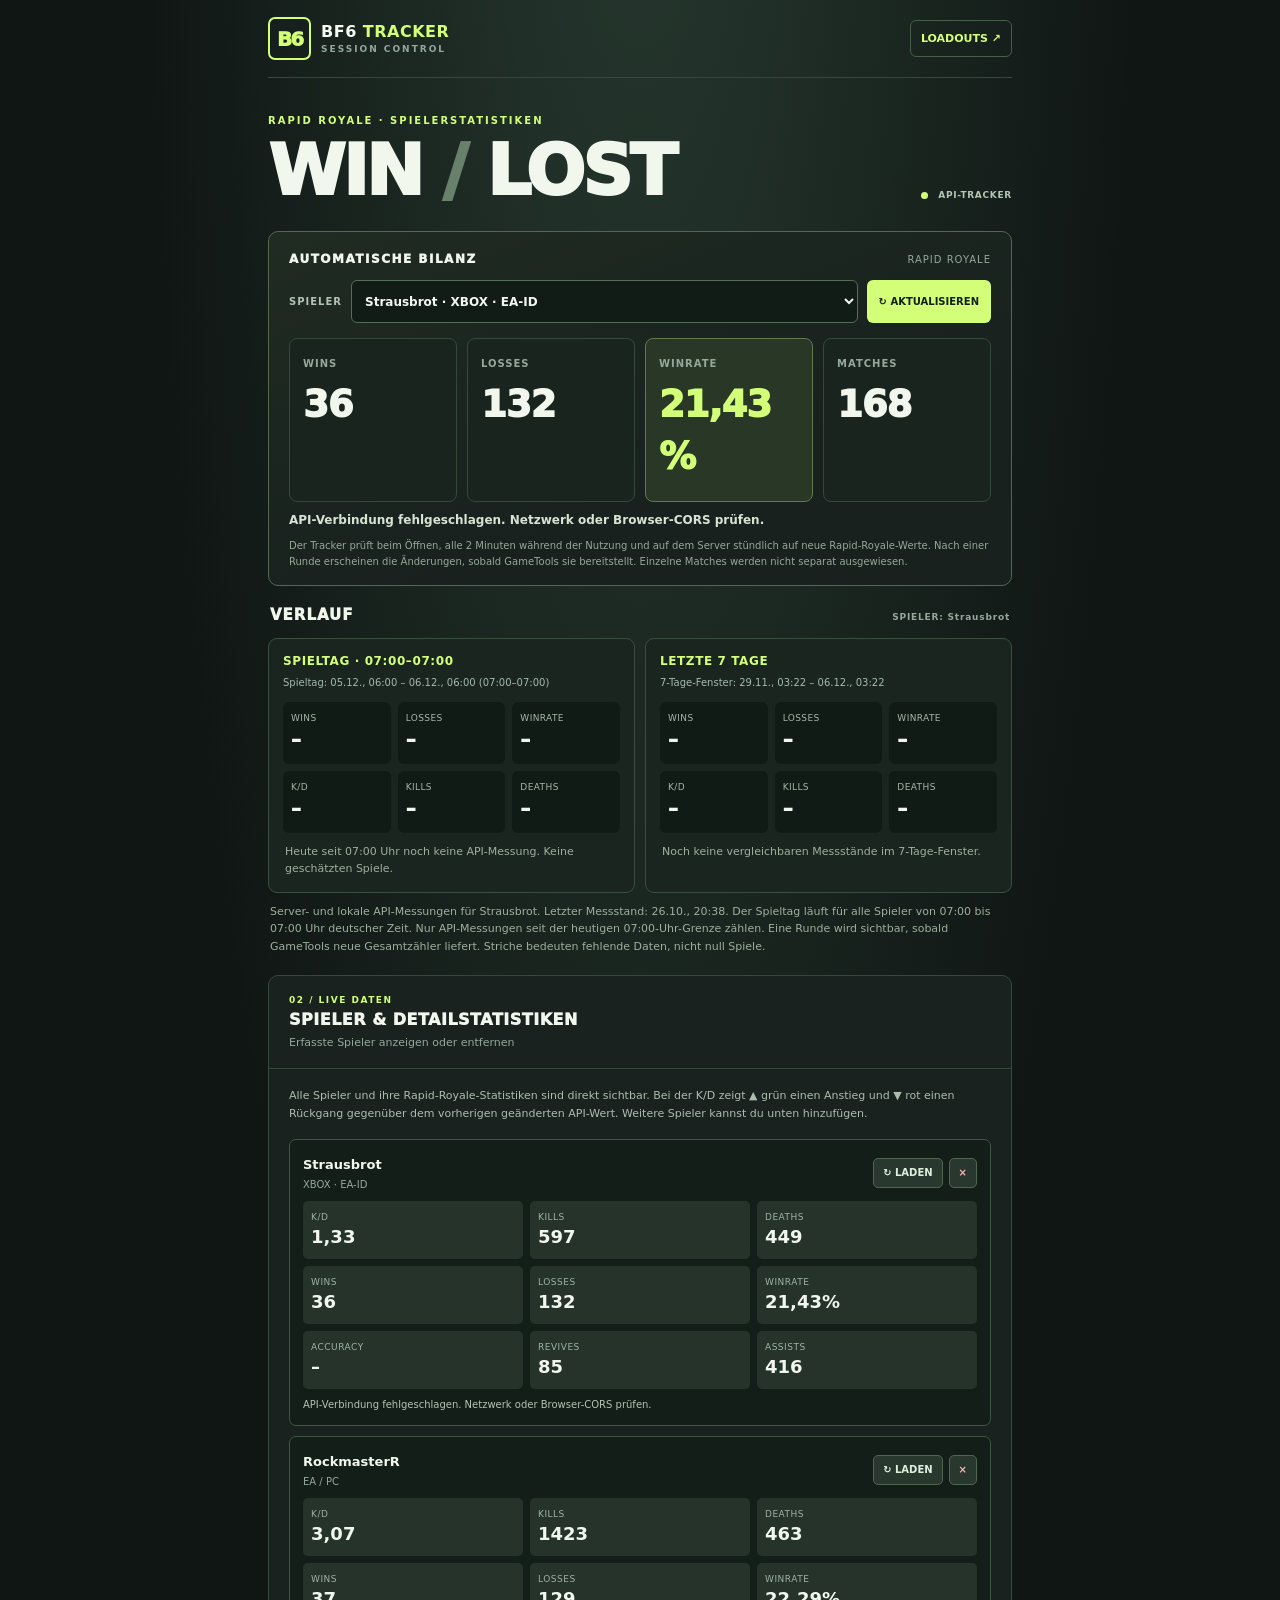
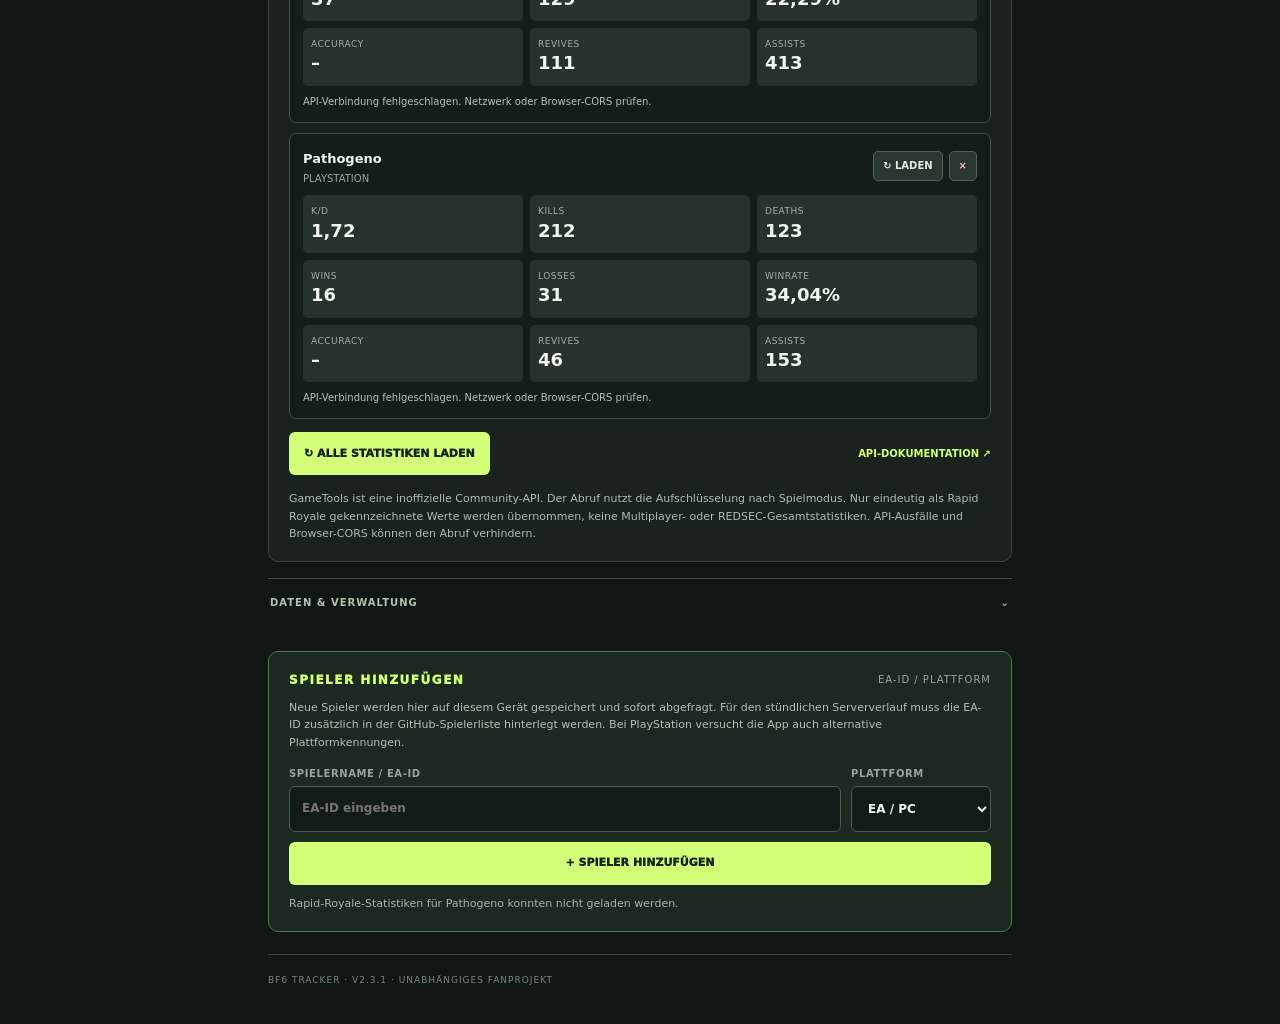
==== tracker.html @ fd3073c0 "fix: solid green up and red down K/D triangles v2.3.1" ====
<!doctype html>
<html lang="de">
<head>
<meta charset="utf-8">
<meta name="viewport" content="width=device-width,initial-scale=1,viewport-fit=cover">
<meta name="theme-color" content="#101614">
<meta name="description" content="Automatische Battlefield 6 Rapid-Royale-Statistiken mit 24-Stunden- und 7-Tage-Verlauf.">
<meta name="apple-mobile-web-app-capable" content="yes">
<title>BF6 | WIN / LOST</title>
<link rel="icon" type="image/svg+xml" href="./icons/icon.svg">
<link rel="stylesheet" href="./tracker.css?v=2.3.1">
<script src="./tracker.js?v=2.3.1" defer></script>
</head>
<body>
<div class="tracker-shell">
<header class="tracker-top">
  <a class="tracker-brand" href="./index.html"><span class="brand-mark">B6</span><span>BF6 <strong>TRACKER</strong><small>SESSION CONTROL</small></span></a>
  <a class="nav-back" href="./index.html">LOADOUTS ↗</a>
</header>
<main>
  <div class="intro"><div><span class="eyebrow">RAPID ROYALE · SPIELERSTATISTIKEN</span><h1>WIN <span>/</span> LOST</h1></div><span class="live-label"><i></i> API-TRACKER</span></div>
  <section class="panel auto-panel" aria-labelledby="auto-heading">
    <div class="section-line"><h2 id="auto-heading">AUTOMATISCHE BILANZ</h2><span>RAPID ROYALE</span></div>
    <div class="auto-select-row">
      <label for="tracked-player">SPIELER</label>
      <select id="tracked-player" aria-label="Spieler für die automatische Bilanz"><option value="">EA-ID hinzufügen</option></select>
      <button type="button" id="refresh-tracked" class="auto-refresh" disabled>↻ AKTUALISIEREN</button>
    </div>
    <div class="numbers auto-numbers" aria-label="Automatische Rapid-Royale-Statistiken">
      <div class="number"><span>WINS</span><strong id="auto-wins">–</strong></div>
      <div class="number"><span>LOSSES</span><strong id="auto-losses">–</strong></div>
      <div class="number featured"><span>WINRATE</span><strong id="auto-winrate">–</strong></div>
      <div class="number"><span>MATCHES</span><strong id="auto-matches">–</strong></div>
    </div>
    <p class="auto-status" id="auto-status" role="status" aria-live="polite">Noch keine Spielerstatistik geladen. EA-ID unten hinzufügen.</p>
    <p class="auto-note">Der Tracker prüft beim Öffnen, alle 2 Minuten während der Nutzung und auf dem Server stündlich auf neue Rapid-Royale-Werte. Nach einer Runde erscheinen die Änderungen, sobald GameTools sie bereitstellt. Einzelne Matches werden nicht separat ausgewiesen.</p>
  </section>
  <section class="period-overview" aria-labelledby="period-heading">
    <div class="period-header"><h2 id="period-heading">VERLAUF</h2><small id="period-player">SPIELER AUSWÄHLEN</small></div>
    <div class="period-grid">
      <article class="period-card">
        <div class="period-heading"><strong id="day-title">SPIELTAG · 07:00–07:00</strong><span id="day-window">Noch keine Vergleichsdaten</span></div>
        <div class="period-kpis">
          <div><small>WINS</small><strong id="day-wins">–</strong></div>
          <div><small>LOSSES</small><strong id="day-losses">–</strong></div>
          <div><small>WINRATE</small><strong id="day-winrate">–</strong></div>
          <div><small>K/D</small><strong id="day-kd">–</strong></div>
          <div><small>KILLS</small><strong id="day-kills">–</strong></div>
          <div><small>DEATHS</small><strong id="day-deaths">–</strong></div>
        </div>
        <p id="day-coverage" class="period-note">Der Spieltag startet täglich um 07:00 Uhr deutscher Zeit. Verglichen werden nur ab dann gemessene API-Werte.</p>
      </article>
      <article class="period-card">
        <div class="period-heading"><strong>LETZTE 7 TAGE</strong><span id="week-window">Noch keine Vergleichsdaten</span></div>
        <div class="period-kpis">
          <div><small>WINS</small><strong id="week-wins">–</strong></div>
          <div><small>LOSSES</small><strong id="week-losses">–</strong></div>
          <div><small>WINRATE</small><strong id="week-winrate">–</strong></div>
          <div><small>K/D</small><strong id="week-kd">–</strong></div>
          <div><small>KILLS</small><strong id="week-kills">–</strong></div>
          <div><small>DEATHS</small><strong id="week-deaths">–</strong></div>
        </div>
        <p id="week-coverage" class="period-note">Die Wochenansicht hat einen eigenen Zeitraum.</p>
      </article>
    </div>

    <p class="period-note" id="period-note">Alle Spieler haben denselben Statistiktag von 07:00 bis 07:00 Uhr (Europe/Berlin). Nur echte Messungen im jeweiligen Spieltag zählen.</p>
  </section>
  <section class="panel api-panel" id="api-panel" aria-labelledby="api-heading">
    <div class="api-header"><span><small>02 / LIVE DATEN</small><h2 id="api-heading">SPIELER & DETAILSTATISTIKEN</h2><em>Erfasste Spieler anzeigen oder entfernen</em></span></div>
    <div class="api-body">
      <p class="api-explainer">Alle Spieler und ihre Rapid-Royale-Statistiken sind direkt sichtbar. Bei der K/D zeigt ▲ grün einen Anstieg und ▼ rot einen Rückgang gegenüber dem vorherigen geänderten API-Wert. Weitere Spieler kannst du unten hinzufügen.</p>


      <div id="player-list" class="player-list"></div>
      <div class="api-bottom"><button type="button" class="refresh-button" id="refresh-all" disabled>↻ ALLE STATISTIKEN LADEN</button><a href="https://api.gametools.network/docs" target="_blank" rel="noopener noreferrer">API-DOKUMENTATION ↗</a></div>
      <p class="api-disclaimer">GameTools ist eine inoffizielle Community-API. Der Abruf nutzt die Aufschlüsselung nach Spielmodus. Nur eindeutig als Rapid Royale gekennzeichnete Werte werden übernommen, keine Multiplayer- oder REDSEC-Gesamtstatistiken. API-Ausfälle und Browser-CORS können den Abruf verhindern.</p>
    </div>
  </section>
  <details class="settings"><summary>DATEN & VERWALTUNG <span>⌄</span></summary><div class="settings-body"><p>Die stündliche gemeinsame Historie steht als JSON im öffentlichen GitHub-Repository. Bisherige lokale Daten bleiben erhalten. Die API liefert keine rückwirkenden täglichen persönlichen Statistiken.</p></div></details>
  <section class="panel add-player-panel" aria-labelledby="add-player-heading">
    <div class="section-line"><h2 id="add-player-heading">SPIELER HINZUFÜGEN</h2><span>EA-ID / PLATTFORM</span></div>
    <p class="add-player-explainer">Neue Spieler werden hier auf diesem Gerät gespeichert und sofort abgefragt. Für den stündlichen Serververlauf muss die EA-ID zusätzlich in der GitHub-Spielerliste hinterlegt werden. Bei PlayStation versucht die App auch alternative Plattformkennungen.</p>
      <form id="player-form" class="player-form">
        <label>SPIELERNAME / EA-ID<input id="player-name" autocomplete="off" maxlength="60" placeholder="EA-ID eingeben" required></label>
        <label>PLATTFORM<select id="player-platform"><option value="ea">EA / PC</option><option value="xbox">XBOX</option><option value="psn">PLAYSTATION</option><option value="steam">STEAM</option></select></label>
        <button type="submit">+ SPIELER HINZUFÜGEN</button>
      </form>
      <div id="api-feedback" role="status" aria-live="polite" class="api-feedback">Noch keine Spieler hinterlegt.</div>
  </section>
</main>
<footer>BF6 TRACKER · V2.3.1 · UNABHÄNGIGES FANPROJEKT</footer>
</div>
</body>
</html>
---- tracker.css ----
:root{color-scheme:dark;--bg:#101614;--panel:#19221f;--surface:#222e28;--line:#34483b;--muted:#94a89c;--text:#f2f7ee;--lime:#d3ff78;--red:#ff787a;font-family:Inter,system-ui,-apple-system,BlinkMacSystemFont,"Segoe UI",sans-serif}
*{box-sizing:border-box}html{scroll-behavior:smooth}body{margin:0;min-height:100vh;background:radial-gradient(ellipse at 50% -15%,#273a30 0,transparent 55%),var(--bg);color:var(--text);line-height:1.4}button,input,select{font:inherit}button{cursor:pointer}button:disabled{cursor:not-allowed;opacity:.4}a{color:var(--lime)}.tracker-shell{max-width:780px;padding:0 18px;margin:auto}.tracker-top{display:flex;justify-content:space-between;align-items:center;gap:12px;height:78px;border-bottom:1px solid var(--line)}.tracker-brand{display:flex;align-items:center;gap:10px;text-decoration:none;color:#f5faf3;font-weight:900;letter-spacing:.5px;font-size:16px}.tracker-brand strong{color:var(--lime)}.tracker-brand small{display:block;color:var(--muted);font-size:9px;letter-spacing:2px}.brand-mark{display:grid;place-items:center;width:43px;height:43px;border:2px solid var(--lime);border-radius:7px;color:var(--lime);font-weight:1000;font-size:20px;letter-spacing:-2px}.nav-back{font-size:11px;font-weight:850;text-decoration:none;border:1px solid #475e4b;border-radius:6px;padding:10px;white-space:nowrap}.intro{display:flex;align-items:end;justify-content:space-between;gap:16px;padding:30px 0 25px}.eyebrow{font-size:10px;font-weight:900;letter-spacing:2px;color:var(--lime)}h1{margin:6px 0 0;font-weight:1000;letter-spacing:-3px;font-size:clamp(42px,8vw,70px);line-height:1}h1 span{color:#69806b}.live-label{font-size:9px;color:#b1c7b3;white-space:nowrap;letter-spacing:.7px;font-weight:850;margin-bottom:5px}.live-label i{display:inline-block;width:7px;height:7px;background:var(--lime);border-radius:50%;vertical-align:middle;margin-right:6px}.panel{background:var(--panel);border:1px solid var(--line);border-radius:10px;padding:20px}.section-line{display:flex;align-items:center;justify-content:space-between;gap:12px;margin-bottom:20px}.section-line h2{font-size:12px;font-weight:950;letter-spacing:1.5px;margin:0}.section-line>span{font-size:10px;color:var(--muted);letter-spacing:1px}.select-row{display:flex;align-items:center;justify-content:space-between;gap:12px;margin-bottom:15px}.select-row label{font-size:11px;font-weight:850;color:var(--muted);letter-spacing:.7px}.select-row select,.player-form select,.player-form input{background:#111b17;border:1px solid #465e4c;border-radius:6px;color:var(--text);padding:12px;min-height:46px;outline-offset:2px}.select-row select{width:min(240px,58%);font-weight:800;font-size:12px}.action-grid{display:grid;grid-template-columns:repeat(2,minmax(0,1fr));gap:11px}.record{height:155px;border-radius:9px;border:1px solid transparent;display:flex;flex-direction:column;align-items:center;justify-content:center;position:relative;overflow:hidden}.record .action-symbol{font-size:19px;font-weight:950;position:absolute;top:12px;right:18px;opacity:.7}.record>span:nth-child(2){font-size:clamp(44px,9vw,65px);line-height:1;letter-spacing:-2px;font-weight:1000}.record small{font-size:10px;font-weight:900;margin-top:9px;letter-spacing:1.3px}.record.win{background:var(--lime);color:#1a2518;border-color:#b5ea60}.record.loss{background:#493131;color:#ffadad;border-color:#8b5353}.record:active{transform:scale(.985)}.record:focus-visible,.filter-tabs button:focus-visible{outline:3px solid white;outline-offset:3px}.feedback{margin:13px 2px 0;min-height:18px;color:#99aea0;font-size:11px}.numbers{display:grid;grid-template-columns:repeat(4,minmax(0,1fr));gap:10px;margin:14px 0 18px}.number{padding:18px 13px;background:#19241e;border:1px solid var(--line);border-radius:8px}.number span{display:block;color:var(--muted);font-size:10px;font-weight:900;letter-spacing:1px}.number strong{display:block;font-size:clamp(24px,5vw,37px);letter-spacing:-1px;margin-top:8px;font-weight:1000;overflow-wrap:anywhere}.number.featured{background:#293826;border-color:#627a4b}.number.featured strong{color:var(--lime)}.text-button{background:none;border:0;padding:3px 0;color:var(--lime);font-size:10px;font-weight:900;letter-spacing:.4px;text-align:right}.history .section-line{margin-bottom:13px}.filter-tabs{display:flex;flex-wrap:wrap;gap:6px;margin-bottom:14px}.filter-tabs button{background:#27332c;border:1px solid #3a4a40;color:#bbcec0;border-radius:5px;padding:8px 10px;font-size:10px;font-weight:850}.filter-tabs button.active{background:var(--lime);color:#18251b;border-color:var(--lime)}.history-list{display:grid;gap:7px;max-height:380px;overflow-y:auto}.match-row{border:1px solid #33483b;background:#131d18;border-radius:6px;padding:11px 13px;display:grid;grid-template-columns:66px 1fr auto;align-items:center;gap:10px}.match-result{font-size:12px;font-weight:1000;letter-spacing:.7px}.match-result.win{color:var(--lime)}.match-result.loss{color:var(--red)}.match-main{font-size:11px;font-weight:800}.match-main small{display:block;color:var(--muted);font-size:10px;font-weight:550;margin-top:2px}.match-remove{background:transparent;border:1px solid #475e50;color:#9fb8a6;border-radius:5px;width:27px;height:27px;line-height:1;font-size:17px}.empty{font-size:12px;padding:16px;color:var(--muted);border:1px dashed #415347;border-radius:6px;text-align:center}.history-foot{display:flex;align-items:center;justify-content:space-between;gap:10px;margin-top:13px}.history-foot span{color:var(--muted);font-size:10px}.api-panel{margin-top:19px;padding:0}.api-panel>.api-header{display:flex;align-items:center;justify-content:space-between;gap:10px;padding:18px 20px}.settings>summary::-webkit-details-marker{display:none}.api-panel .api-header small{font-size:9px;color:var(--lime);font-weight:900;letter-spacing:1.5px;display:block}.api-panel .api-header h2{font-size:16px;letter-spacing:.5px;font-weight:950;display:block;margin:3px 0 0}.api-panel .api-header em{display:block;color:var(--muted);font-style:normal;font-size:11px;margin-top:3px}.api-body{border-top:1px solid var(--line);padding:18px 20px}.api-explainer,.api-disclaimer{font-size:11px;color:#acbdb0;line-height:1.6;margin:0 0 17px}.player-form{display:grid;grid-template-columns:1fr 140px;gap:10px}.player-form label{font-size:10px;letter-spacing:.6px;font-weight:800;color:var(--muted);display:grid;gap:5px;min-width:0}.player-form input,.player-form select{width:100%;font-size:12px}.player-form button,.refresh-button{background:var(--lime);border:0;border-radius:6px;color:#172116;min-height:43px;font-size:11px;font-weight:950;padding:11px 15px}.player-form button{grid-column:1/-1}.api-feedback{color:#a6b6aa;font-size:11px;margin:12px 0}.player-list{display:grid;gap:10px}.player-card{border:1px solid #3f5545;background:#141e19;border-radius:7px;padding:13px}.player-title{display:flex;align-items:center;justify-content:space-between;gap:8px;margin-bottom:9px}.player-title strong{font-size:13px;overflow-wrap:anywhere}.player-title small{display:block;color:var(--muted);font-size:10px;margin-top:3px}.player-actions{display:flex;gap:6px}.player-actions button{background:#29382e;color:#dfefdd;border:1px solid #506550;border-radius:5px;font-size:10px;font-weight:800;padding:7px 9px}.player-actions .remove-player{color:#ffb4b4}.player-metrics{display:grid;grid-template-columns:repeat(3,minmax(0,1fr));gap:7px}.player-metric{background:#25332a;border-radius:5px;padding:10px 8px;min-width:0}.player-metric small{display:block;font-size:9px;color:#9fb3a5;letter-spacing:.5px}.player-metric b{display:block;font-size:18px;line-height:1.4;overflow-wrap:anywhere}.player-status{color:#b4c2b3;font-size:10px;margin:9px 0 0}.api-bottom{display:flex;align-items:center;justify-content:space-between;flex-wrap:wrap;gap:12px;margin:13px 0 15px}.api-bottom a{font-size:10px;font-weight:850;text-decoration:none}.api-disclaimer{margin:5px 0 0}.settings{margin:16px 0 0;border-top:1px solid #3a5140}.settings>summary{list-style:none;padding:17px 2px;cursor:pointer;font-size:10px;font-weight:900;letter-spacing:1px;color:#aec4ad;display:flex;justify-content:space-between}.settings-body{padding:0 0 16px}.settings-body p{font-size:11px;line-height:1.6;color:var(--muted)}.danger{border:1px solid #8b5353;color:#ffaca9;background:#392324;border-radius:6px;padding:11px 14px;font-size:10px;font-weight:900}footer{font-size:9px;letter-spacing:1px;color:#758c7b;border-top:1px solid var(--line);padding:19px 0 37px;margin-top:22px}
@media(max-width:560px){.tracker-shell{padding:0 12px}.tracker-top{height:69px}.intro{padding:24px 0 20px;align-items:flex-start;flex-wrap:wrap}.live-label{margin:0}.panel{padding:15px}.record{height:141px}.numbers{gap:5px}.number{padding:12px 8px}.number span{font-size:9px}.number strong{font-size:27px}.filter-tabs button{padding:8px 7px;font-size:9px}.api-panel{padding:0}.api-panel>summary{padding:16px 14px}.api-body{padding:14px}.player-form{grid-template-columns:1fr 105px}.player-metrics{gap:5px}.player-metric b{font-size:16px}}
@media(max-width:370px){.nav-back{font-size:9px;padding:8px}.record{height:125px}.record>span:nth-child(2){font-size:41px}.number strong{font-size:22px}.filter-tabs{gap:4px}.filter-tabs button{font-size:8px}.section-line h2{font-size:10px}.text-button{font-size:9px}}

/* v1.2.0: teammates for wins */
.contributors-picker{border:1px solid #405346;background:#151f19;border-radius:7px;padding:12px 13px;margin-bottom:15px}
.pick-heading{display:flex;justify-content:space-between;gap:8px;align-items:center;margin-bottom:10px}
.pick-heading span{font-size:10px;font-weight:900;letter-spacing:.7px;color:#d7e7d7}
.pick-heading small{font-size:10px;color:var(--muted);white-space:nowrap}
.teammate-picks,.history-editor-options{display:flex;flex-wrap:wrap;gap:7px}
.teammate-picks button,.history-editor-options button{background:#25342b;border:1px solid #526c57;color:#d3e5d7;border-radius:6px;padding:10px 11px;font-size:12px;font-weight:800;min-height:43px}
.teammate-picks button.active,.history-editor-options button.active{background:var(--lime);color:#182219;border-color:var(--lime)}
.teammate-picks button.active:before,.history-editor-options button.active:before{content:"✓ ";font-weight:1000}
.contributors-picker>p{margin:9px 0 0;color:#93a997;font-size:10px;line-height:1.5}
.history-entry{display:grid;gap:0}
.history-entry .match-row{grid-template-columns:66px minmax(0,1fr) auto}
.contributors{color:#d3ff78!important;line-height:1.4;margin-top:4px!important;overflow-wrap:anywhere}
.match-actions{display:flex;align-items:center;gap:6px}
.edit-match{background:transparent;border:1px solid #475e50;color:var(--lime);border-radius:5px;width:29px;height:27px;font-size:17px}
.history-editor{padding:11px 12px 13px;border:1px solid #445b49;border-top:0;border-radius:0 0 6px 6px;background:#223027}
.history-editor>span{display:block;color:#bdcfbd;font-size:10px;font-weight:900;letter-spacing:.7px;margin-bottom:9px}
.history-editor-options button{font-size:11px;padding:8px 10px;min-height:36px}
.edit-done{border:0;border-radius:5px;background:var(--lime);color:#182219;font-weight:900;font-size:10px;padding:9px 13px;margin-top:10px}
@media(max-width:420px){.pick-heading{align-items:flex-start;flex-wrap:wrap}.teammate-picks button{font-size:11px;padding:9px 8px}.history-entry .match-row{grid-template-columns:57px minmax(0,1fr) auto}.match-actions{gap:4px}}


/* v1.5.0 API-first dashboard. Old manual records remain under optional history. */
.auto-panel{padding:19px 20px 13px;border-color:#52694e;background:linear-gradient(160deg,#202b22,#18211e 65%)}
.auto-panel .section-line{margin-bottom:12px}
.auto-select-row{display:flex;align-items:center;gap:9px;flex-wrap:wrap}
.auto-select-row label{font-size:10px;letter-spacing:1px;color:#b1c3b4;font-weight:900}
.auto-select-row select{flex:1;min-width:130px;width:100%;min-height:43px;padding:9px;background:#121c17;border:1px solid #526e54;border-radius:6px;color:#f3f7f2;font-size:12px;font-weight:800}
.auto-refresh{background:var(--lime);border:0;border-radius:6px;min-height:43px;padding:9px 12px;color:#132018;font-size:10px;font-weight:900}
.auto-numbers{margin:15px 0 10px}
.auto-status{font-size:12px;font-weight:800;color:#d7e4d4;margin:9px 0}
.auto-note{color:#95a997;font-size:10px;margin:9px 0 2px;line-height:1.6}
.manual-section{margin:15px 0 0}
.manual-section>summary{list-style:none;cursor:pointer;display:flex;justify-content:space-between;align-items:center;gap:12px;padding:14px 15px;border:1px solid #3a5142;border-radius:7px;background:#19231d;font-size:12px;font-weight:900;letter-spacing:.5px}
.manual-section>summary::-webkit-details-marker{display:none}
.manual-section>summary span{font-size:9px;color:var(--lime)}
.manual-content{padding:14px 0 1px}
.manual-section .capture{margin:0}
.manual-section .history{margin-bottom:0}
.manual-numbers{margin:14px 0}
@media(max-width:560px){.auto-panel{padding:14px 12px}.auto-select-row select{flex:1 1 170px}.auto-refresh{flex:0 0 auto}.auto-numbers .number{padding:12px 7px}.auto-numbers .number strong{font-size:clamp(18px,5vw,27px)}}


/* 1.6.0: API-only dashboard with measured rolling windows */
.period-overview{margin-top:19px}
.period-header{display:flex;justify-content:space-between;align-items:baseline;gap:10px;padding:0 2px 12px}
.period-header h2{font-size:15px;letter-spacing:1px;margin:0;font-weight:950}
.period-header small{font-size:9px;color:var(--muted);letter-spacing:.8px;font-weight:850}
.period-grid{display:grid;grid-template-columns:repeat(2,minmax(0,1fr));gap:10px}
.period-card{min-width:0;background:#1a2520;border:1px solid #394e40;border-radius:9px;padding:14px}
.period-heading{display:flex;justify-content:space-between;align-items:flex-start;gap:7px;flex-wrap:wrap;margin-bottom:12px}
.period-heading strong{font-size:12px;letter-spacing:.6px;color:var(--lime)}
.period-heading span{font-size:10px;color:#a4baac}
.period-kpis{display:grid;grid-template-columns:repeat(3,minmax(0,1fr));gap:7px}
.period-kpis>div{background:#111b16;border-radius:6px;min-width:0;padding:10px 8px}
.period-kpis small{display:block;font-size:9px;color:#a6b7a9;letter-spacing:.4px}
.period-kpis strong{display:block;font-size:20px;line-height:1.45;overflow-wrap:anywhere;font-weight:950}
.period-note{font-size:11px;line-height:1.6;color:#9daf9d;margin:10px 2px 0}
@media(max-width:690px){.period-grid{grid-template-columns:1fr}.period-kpis strong{font-size:21px}}


/* v1.9.0: player enrollment as the final dashboard section */
.add-player-panel{margin-top:24px;margin-bottom:12px;border-color:#537451;background:#1b2920}
.add-player-panel .section-line{margin-bottom:10px}
.add-player-panel .section-line h2{color:var(--lime)}
.add-player-explainer{font-size:11px;color:#afc4b3;line-height:1.6;margin:0 0 15px}
.add-player-panel .player-form button{background:var(--lime)}
.add-player-panel .api-feedback{margin:11px 0 0}
@media(max-width:560px){.add-player-panel{margin-top:18px}}


/* v2.3.1: solid, directionally correct K/D triangles independent of fonts */
.player-metric b .kd-trend{
  display:inline-block;
  width:0;
  height:0;
  border-left:6px solid transparent;
  border-right:6px solid transparent;
  margin-left:7px;
  vertical-align:3px;
}
.player-metric b .kd-trend.up{border-bottom:11px solid #8be994}
.player-metric b .kd-trend.down{border-top:11px solid #ff7474}
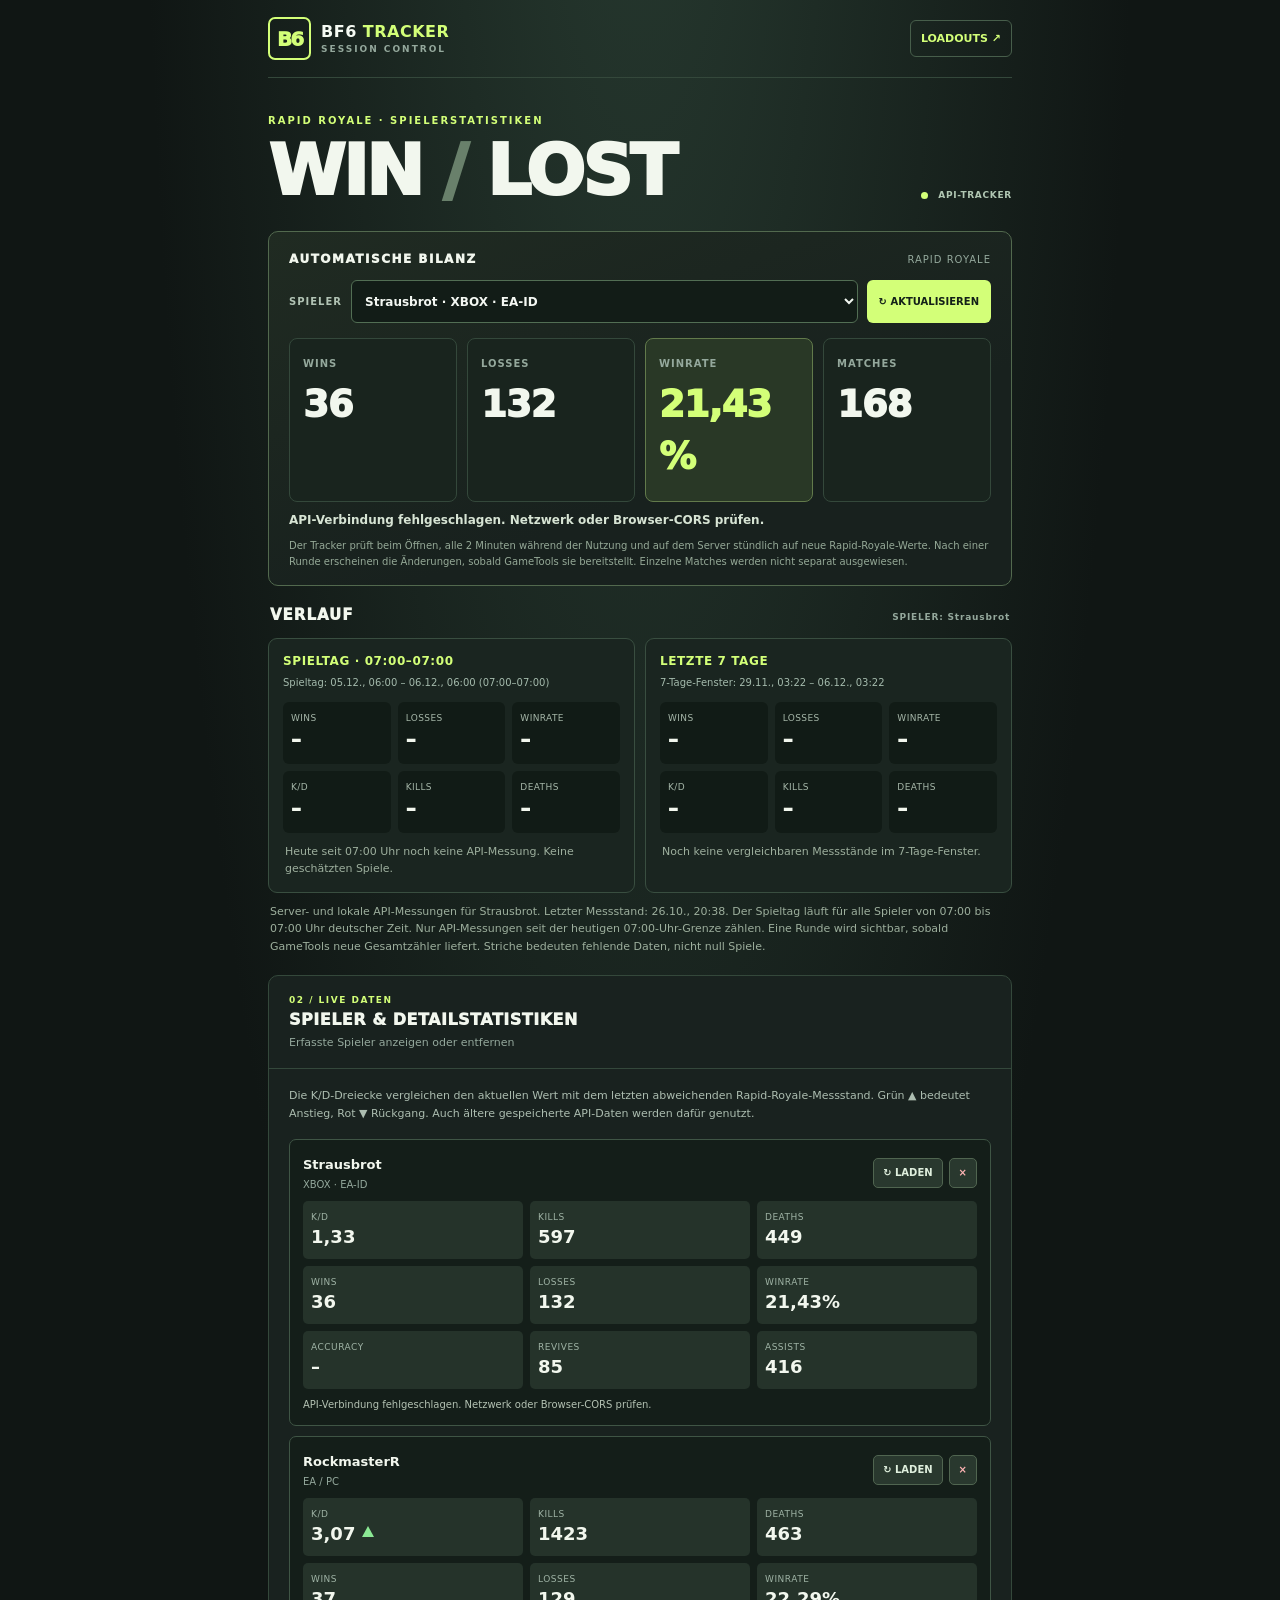
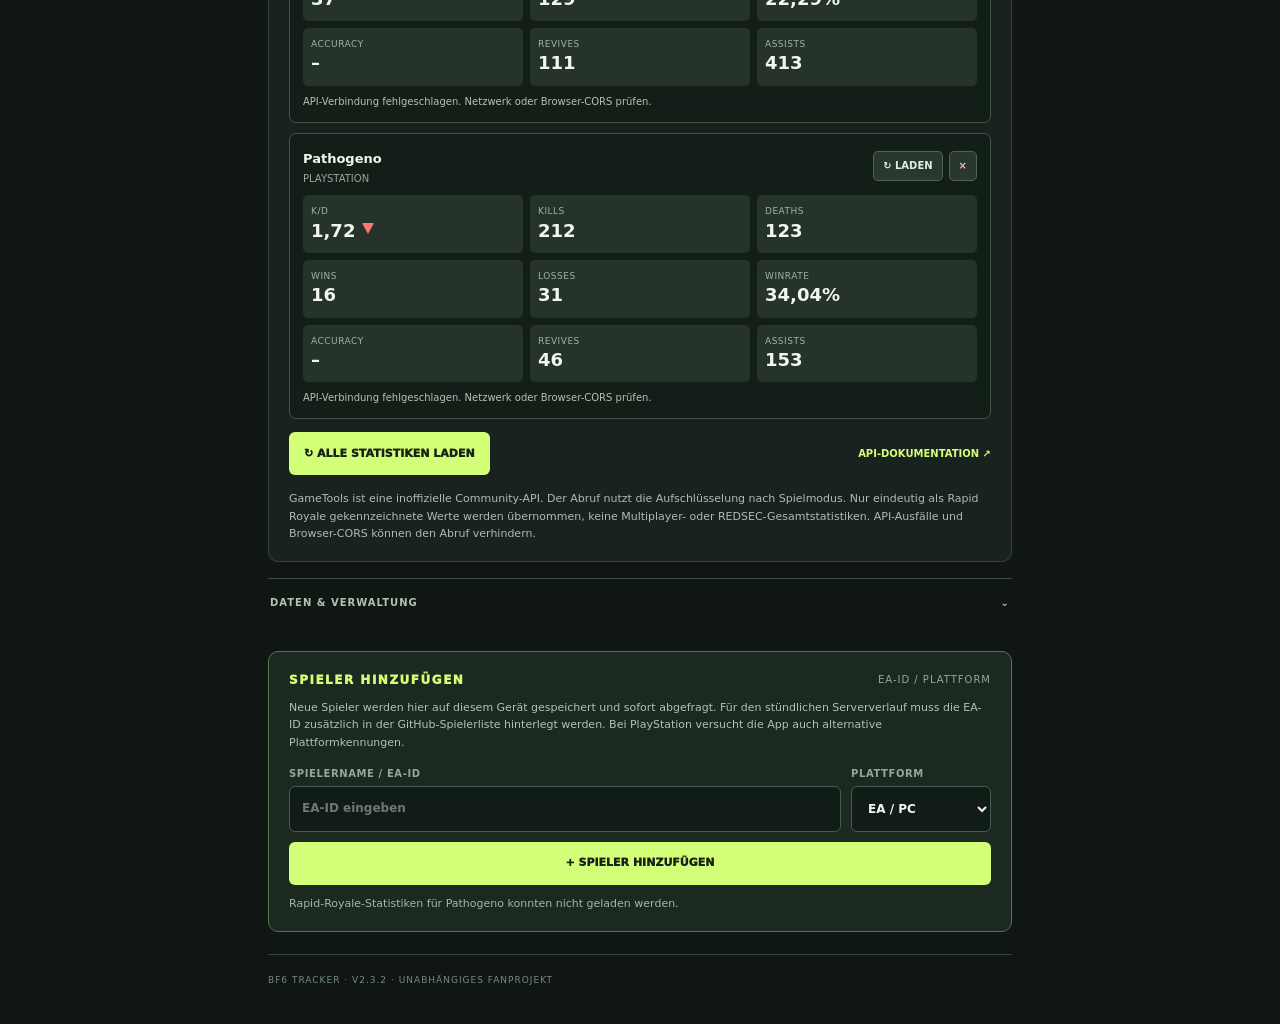
==== commit 266be016: "fix: derive K/D direction from real stored Rapid Royale stats v2.3.2" ====
--- a/tracker.html
+++ b/tracker.html
@@ -9,7 +9,7 @@
 <title>BF6 | WIN / LOST</title>
 <link rel="icon" type="image/svg+xml" href="./icons/icon.svg">
 <link rel="stylesheet" href="./tracker.css?v=2.3.1">
-<script src="./tracker.js?v=2.3.1" defer></script>
+<script src="./tracker.js?v=2.3.2" defer></script>
 </head>
 <body>
 <div class="tracker-shell">
@@ -69,7 +69,7 @@
   <section class="panel api-panel" id="api-panel" aria-labelledby="api-heading">
     <div class="api-header"><span><small>02 / LIVE DATEN</small><h2 id="api-heading">SPIELER & DETAILSTATISTIKEN</h2><em>Erfasste Spieler anzeigen oder entfernen</em></span></div>
     <div class="api-body">
-      <p class="api-explainer">Alle Spieler und ihre Rapid-Royale-Statistiken sind direkt sichtbar. Bei der K/D zeigt ▲ grün einen Anstieg und ▼ rot einen Rückgang gegenüber dem vorherigen geänderten API-Wert. Weitere Spieler kannst du unten hinzufügen.</p>
+      <p class="api-explainer">Die K/D-Dreiecke vergleichen den aktuellen Wert mit dem letzten abweichenden Rapid-Royale-Messstand. Grün ▲ bedeutet Anstieg, Rot ▼ Rückgang. Auch ältere gespeicherte API-Daten werden dafür genutzt.</p>
 
 
       <div id="player-list" class="player-list"></div>
@@ -89,7 +89,7 @@
       <div id="api-feedback" role="status" aria-live="polite" class="api-feedback">Noch keine Spieler hinterlegt.</div>
   </section>
 </main>
-<footer>BF6 TRACKER · V2.3.1 · UNABHÄNGIGES FANPROJEKT</footer>
+<footer>BF6 TRACKER · V2.3.2 · UNABHÄNGIGES FANPROJEKT</footer>
 </div>
 </body>
 </html>
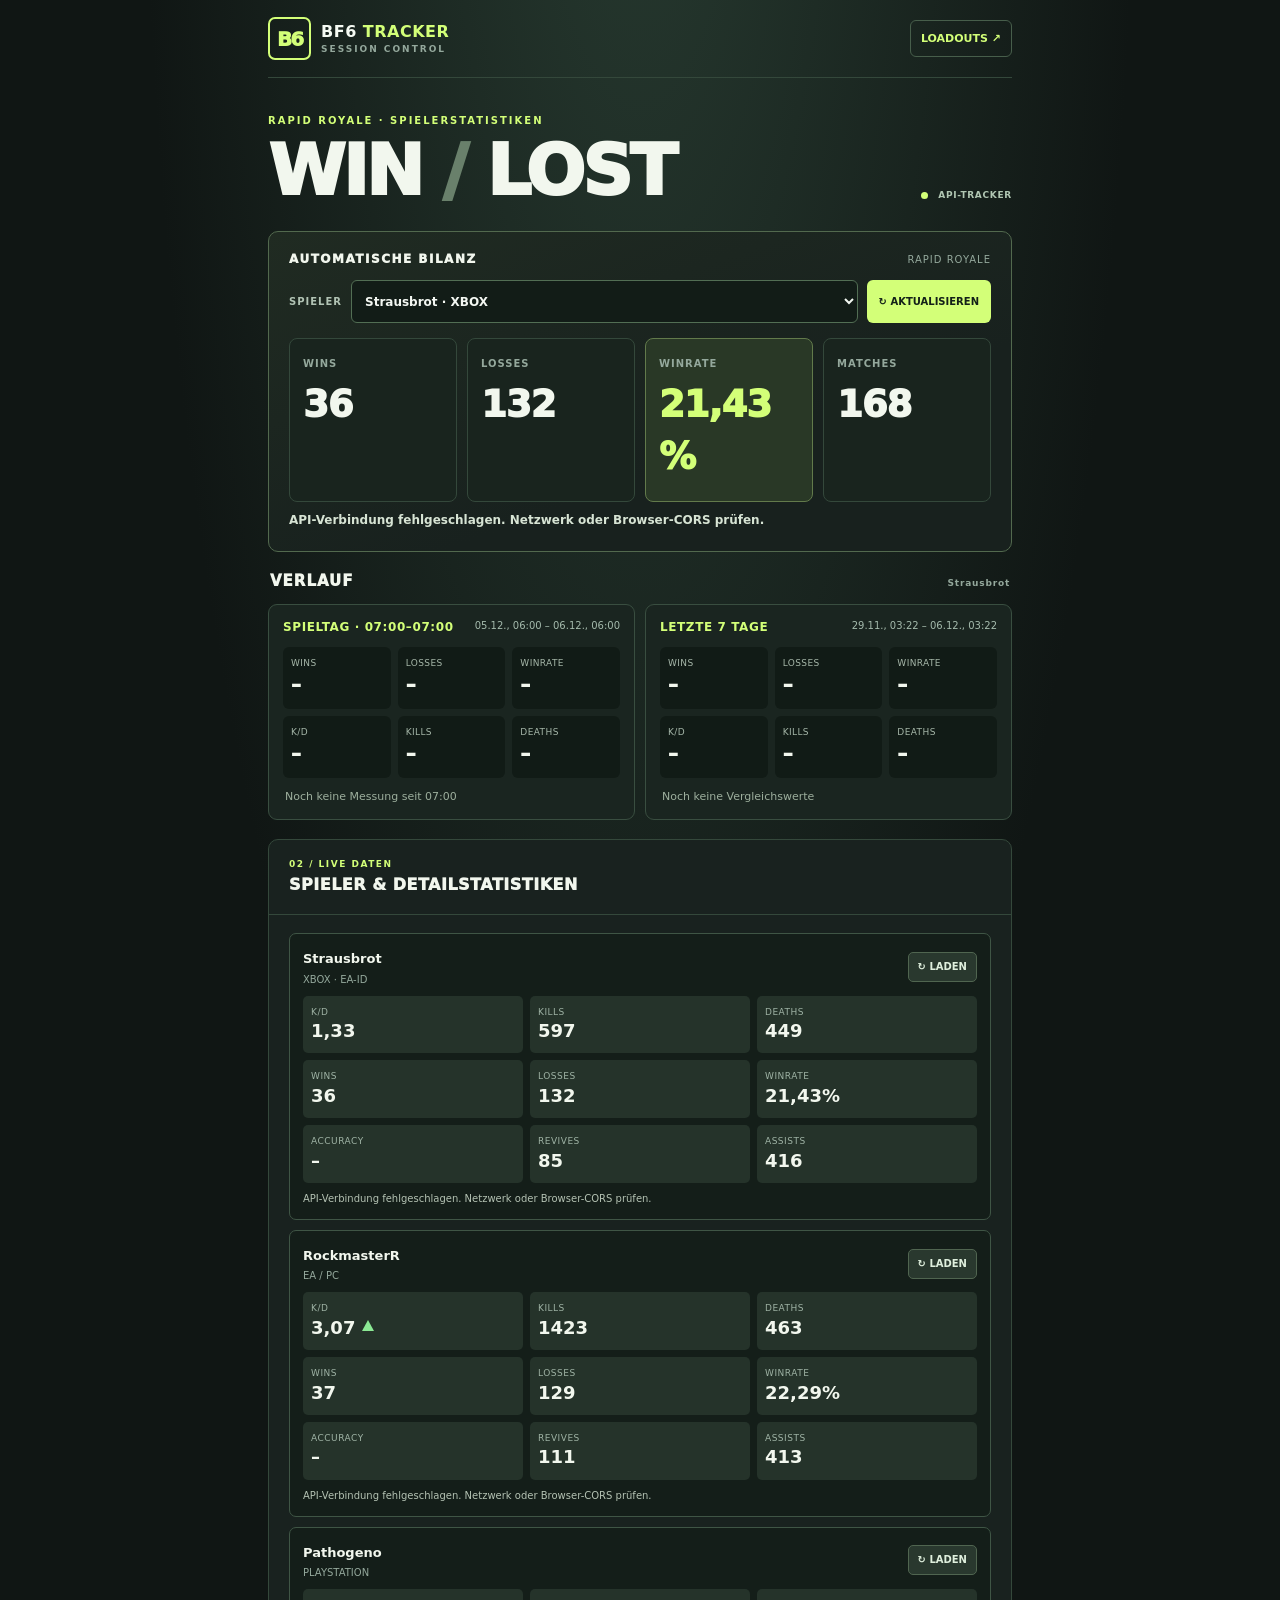
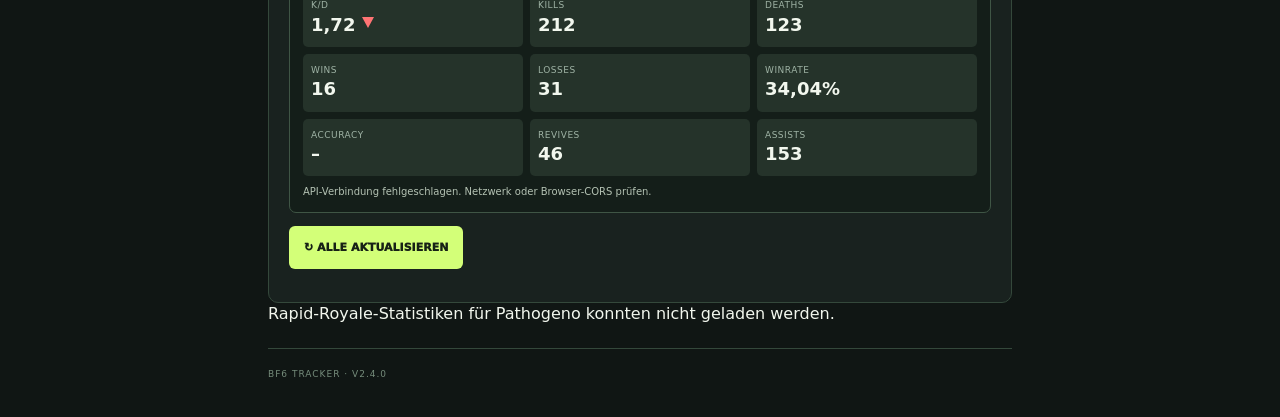
==== commit b25cc50f: "feat: minimal screenshot-style tracker, no add player form or explanations v2.4.0" ====
--- a/tracker.html
+++ b/tracker.html
@@ -8,8 +8,8 @@
 <meta name="apple-mobile-web-app-capable" content="yes">
 <title>BF6 | WIN / LOST</title>
 <link rel="icon" type="image/svg+xml" href="./icons/icon.svg">
-<link rel="stylesheet" href="./tracker.css?v=2.3.1">
-<script src="./tracker.js?v=2.3.2" defer></script>
+<link rel="stylesheet" href="./tracker.css?v=2.4.0">
+<script src="./tracker.js?v=2.4.0" defer></script>
 </head>
 <body>
 <div class="tracker-shell">
@@ -23,7 +23,7 @@
     <div class="section-line"><h2 id="auto-heading">AUTOMATISCHE BILANZ</h2><span>RAPID ROYALE</span></div>
     <div class="auto-select-row">
       <label for="tracked-player">SPIELER</label>
-      <select id="tracked-player" aria-label="Spieler für die automatische Bilanz"><option value="">EA-ID hinzufügen</option></select>
+      <select id="tracked-player" aria-label="Spieler für die automatische Bilanz"><option value="">Spieler wählen</option></select>
       <button type="button" id="refresh-tracked" class="auto-refresh" disabled>↻ AKTUALISIEREN</button>
     </div>
     <div class="numbers auto-numbers" aria-label="Automatische Rapid-Royale-Statistiken">
@@ -32,8 +32,7 @@
       <div class="number featured"><span>WINRATE</span><strong id="auto-winrate">–</strong></div>
       <div class="number"><span>MATCHES</span><strong id="auto-matches">–</strong></div>
     </div>
-    <p class="auto-status" id="auto-status" role="status" aria-live="polite">Noch keine Spielerstatistik geladen. EA-ID unten hinzufügen.</p>
-    <p class="auto-note">Der Tracker prüft beim Öffnen, alle 2 Minuten während der Nutzung und auf dem Server stündlich auf neue Rapid-Royale-Werte. Nach einer Runde erscheinen die Änderungen, sobald GameTools sie bereitstellt. Einzelne Matches werden nicht separat ausgewiesen.</p>
+    <p class="auto-status" id="auto-status" role="status" aria-live="polite">Lädt …</p>
   </section>
   <section class="period-overview" aria-labelledby="period-heading">
     <div class="period-header"><h2 id="period-heading">VERLAUF</h2><small id="period-player">SPIELER AUSWÄHLEN</small></div>
@@ -48,7 +47,7 @@
           <div><small>KILLS</small><strong id="day-kills">–</strong></div>
           <div><small>DEATHS</small><strong id="day-deaths">–</strong></div>
         </div>
-        <p id="day-coverage" class="period-note">Der Spieltag startet täglich um 07:00 Uhr deutscher Zeit. Verglichen werden nur ab dann gemessene API-Werte.</p>
+        <p id="day-coverage" class="period-note" aria-live="polite"></p>
       </article>
       <article class="period-card">
         <div class="period-heading"><strong>LETZTE 7 TAGE</strong><span id="week-window">Noch keine Vergleichsdaten</span></div>
@@ -60,36 +59,21 @@
           <div><small>KILLS</small><strong id="week-kills">–</strong></div>
           <div><small>DEATHS</small><strong id="week-deaths">–</strong></div>
         </div>
-        <p id="week-coverage" class="period-note">Die Wochenansicht hat einen eigenen Zeitraum.</p>
+        <p id="week-coverage" class="period-note" aria-live="polite"></p>
       </article>
     </div>
 
-    <p class="period-note" id="period-note">Alle Spieler haben denselben Statistiktag von 07:00 bis 07:00 Uhr (Europe/Berlin). Nur echte Messungen im jeweiligen Spieltag zählen.</p>
   </section>
   <section class="panel api-panel" id="api-panel" aria-labelledby="api-heading">
-    <div class="api-header"><span><small>02 / LIVE DATEN</small><h2 id="api-heading">SPIELER & DETAILSTATISTIKEN</h2><em>Erfasste Spieler anzeigen oder entfernen</em></span></div>
+    <div class="api-header"><span><small>02 / LIVE DATEN</small><h2 id="api-heading">SPIELER & DETAILSTATISTIKEN</h2></span></div>
     <div class="api-body">
-      <p class="api-explainer">Die K/D-Dreiecke vergleichen den aktuellen Wert mit dem letzten abweichenden Rapid-Royale-Messstand. Grün ▲ bedeutet Anstieg, Rot ▼ Rückgang. Auch ältere gespeicherte API-Daten werden dafür genutzt.</p>
-
-
       <div id="player-list" class="player-list"></div>
-      <div class="api-bottom"><button type="button" class="refresh-button" id="refresh-all" disabled>↻ ALLE STATISTIKEN LADEN</button><a href="https://api.gametools.network/docs" target="_blank" rel="noopener noreferrer">API-DOKUMENTATION ↗</a></div>
-      <p class="api-disclaimer">GameTools ist eine inoffizielle Community-API. Der Abruf nutzt die Aufschlüsselung nach Spielmodus. Nur eindeutig als Rapid Royale gekennzeichnete Werte werden übernommen, keine Multiplayer- oder REDSEC-Gesamtstatistiken. API-Ausfälle und Browser-CORS können den Abruf verhindern.</p>
+      <div class="api-bottom"><button type="button" class="refresh-button" id="refresh-all" disabled>↻ ALLE AKTUALISIEREN</button></div>
     </div>
   </section>
-  <details class="settings"><summary>DATEN & VERWALTUNG <span>⌄</span></summary><div class="settings-body"><p>Die stündliche gemeinsame Historie steht als JSON im öffentlichen GitHub-Repository. Bisherige lokale Daten bleiben erhalten. Die API liefert keine rückwirkenden täglichen persönlichen Statistiken.</p></div></details>
-  <section class="panel add-player-panel" aria-labelledby="add-player-heading">
-    <div class="section-line"><h2 id="add-player-heading">SPIELER HINZUFÜGEN</h2><span>EA-ID / PLATTFORM</span></div>
-    <p class="add-player-explainer">Neue Spieler werden hier auf diesem Gerät gespeichert und sofort abgefragt. Für den stündlichen Serververlauf muss die EA-ID zusätzlich in der GitHub-Spielerliste hinterlegt werden. Bei PlayStation versucht die App auch alternative Plattformkennungen.</p>
-      <form id="player-form" class="player-form">
-        <label>SPIELERNAME / EA-ID<input id="player-name" autocomplete="off" maxlength="60" placeholder="EA-ID eingeben" required></label>
-        <label>PLATTFORM<select id="player-platform"><option value="ea">EA / PC</option><option value="xbox">XBOX</option><option value="psn">PLAYSTATION</option><option value="steam">STEAM</option></select></label>
-        <button type="submit">+ SPIELER HINZUFÜGEN</button>
-      </form>
-      <div id="api-feedback" role="status" aria-live="polite" class="api-feedback">Noch keine Spieler hinterlegt.</div>
-  </section>
+  <div id="api-feedback" class="sr-only" role="status" aria-live="polite"></div>
 </main>
-<footer>BF6 TRACKER · V2.3.2 · UNABHÄNGIGES FANPROJEKT</footer>
+<footer>BF6 TRACKER · V2.4.0</footer>
 </div>
 </body>
 </html>
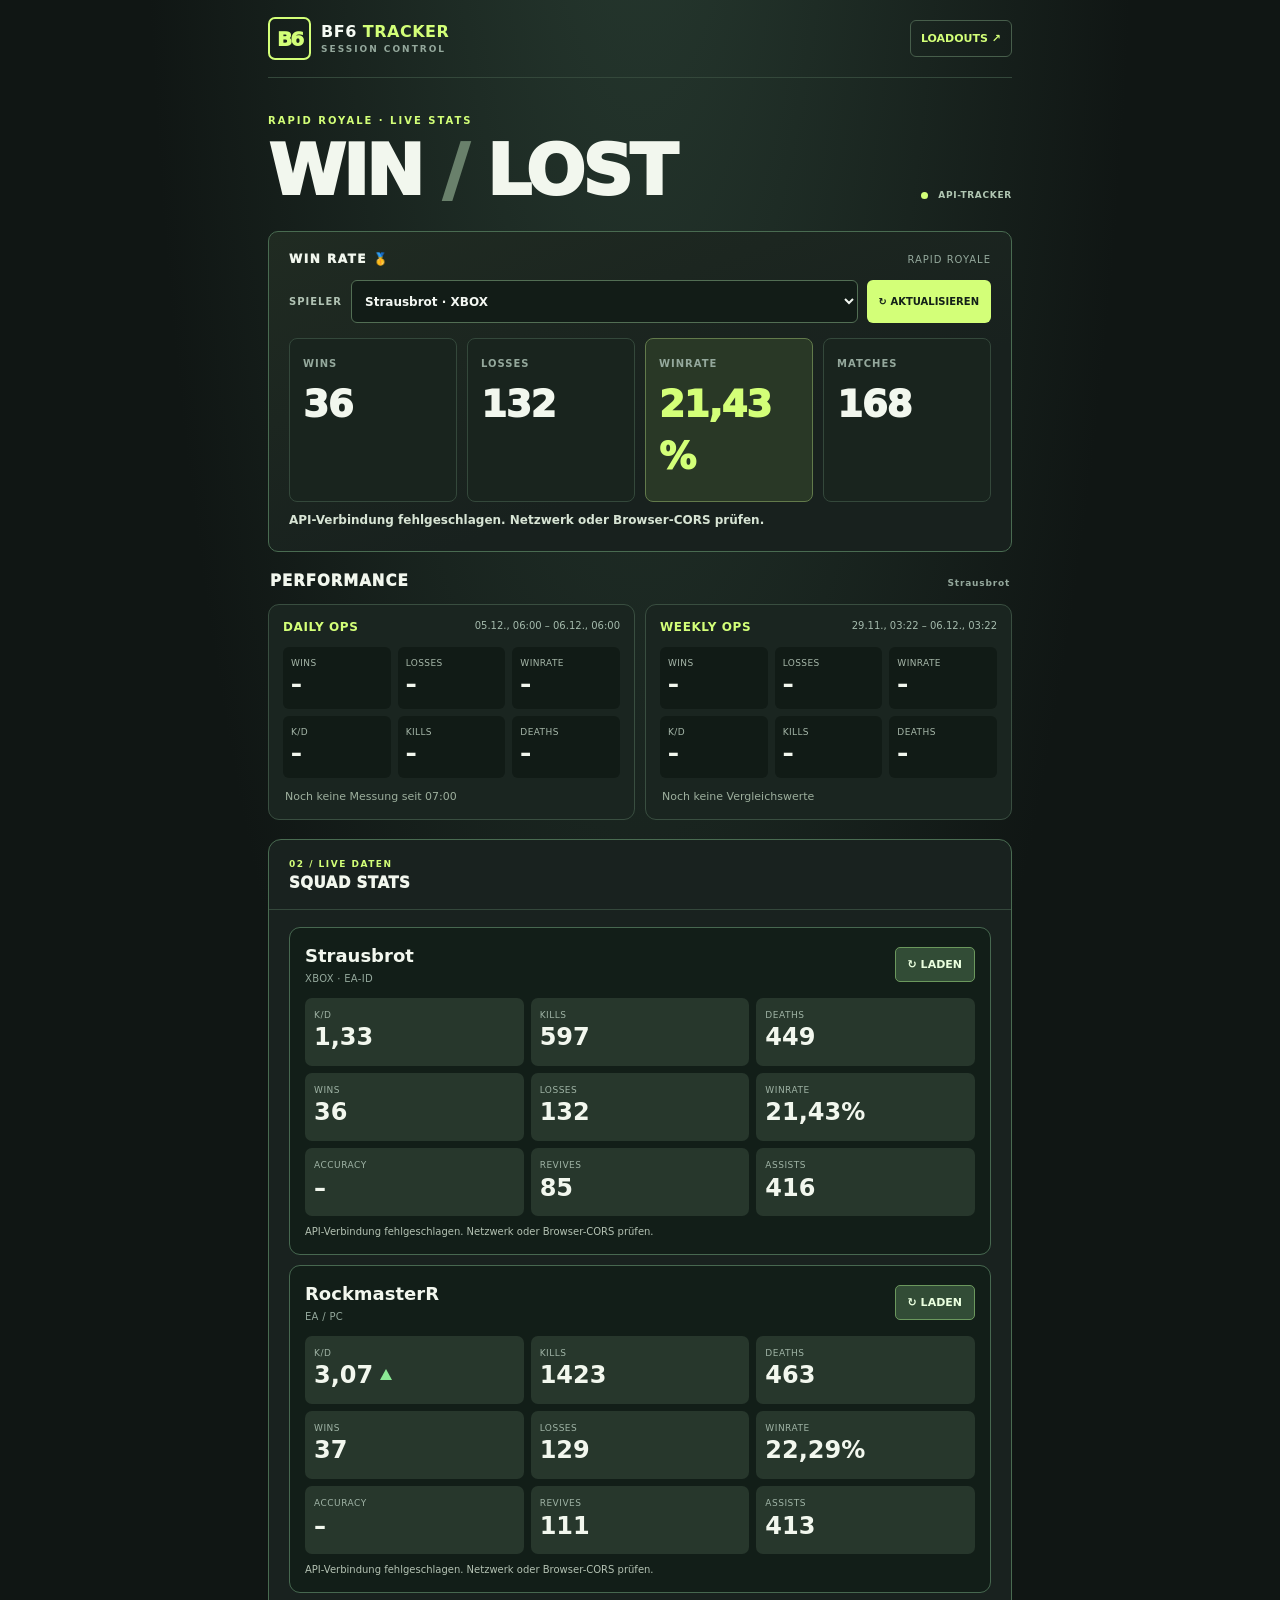
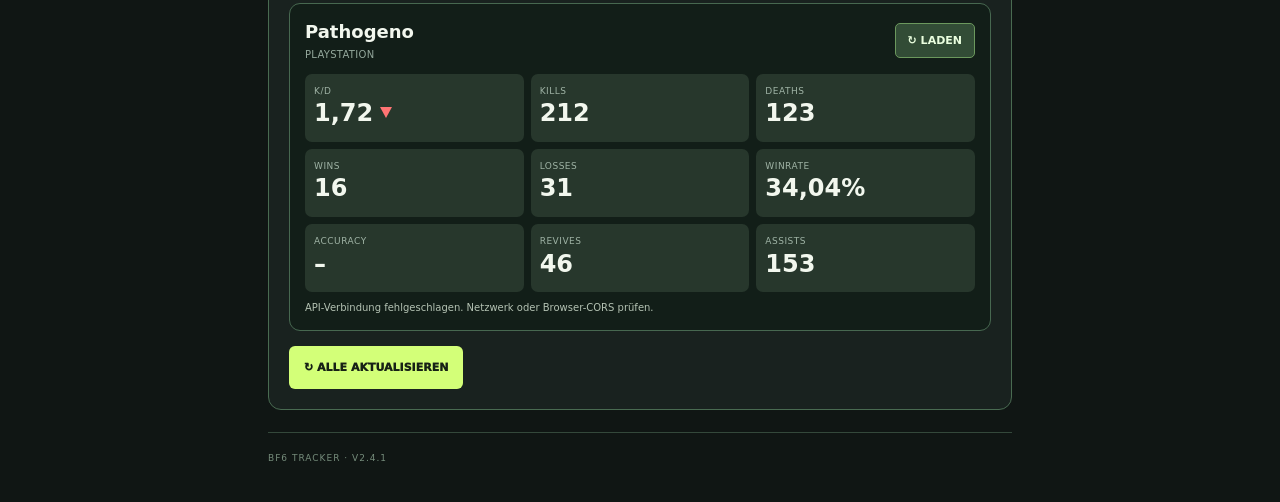
==== commit 557e6de3: "style: modern Battlefield headings only, retain 07:00 daily logic v2.4.1" ====
--- a/tracker.html
+++ b/tracker.html
@@ -9,7 +9,7 @@
 <title>BF6 | WIN / LOST</title>
 <link rel="icon" type="image/svg+xml" href="./icons/icon.svg">
 <link rel="stylesheet" href="./tracker.css?v=2.4.0">
-<script src="./tracker.js?v=2.4.0" defer></script>
+<script src="./tracker.js?v=2.4.1" defer></script>
 </head>
 <body>
 <div class="tracker-shell">
@@ -18,9 +18,9 @@
   <a class="nav-back" href="./index.html">LOADOUTS ↗</a>
 </header>
 <main>
-  <div class="intro"><div><span class="eyebrow">RAPID ROYALE · SPIELERSTATISTIKEN</span><h1>WIN <span>/</span> LOST</h1></div><span class="live-label"><i></i> API-TRACKER</span></div>
+  <div class="intro"><div><span class="eyebrow">RAPID ROYALE · LIVE STATS</span><h1>WIN <span>/</span> LOST</h1></div><span class="live-label"><i></i> API-TRACKER</span></div>
   <section class="panel auto-panel" aria-labelledby="auto-heading">
-    <div class="section-line"><h2 id="auto-heading">AUTOMATISCHE BILANZ</h2><span>RAPID ROYALE</span></div>
+    <div class="section-line"><h2 id="auto-heading">WIN RATE 🥇</h2><span>RAPID ROYALE</span></div>
     <div class="auto-select-row">
       <label for="tracked-player">SPIELER</label>
       <select id="tracked-player" aria-label="Spieler für die automatische Bilanz"><option value="">Spieler wählen</option></select>
@@ -35,10 +35,10 @@
     <p class="auto-status" id="auto-status" role="status" aria-live="polite">Lädt …</p>
   </section>
   <section class="period-overview" aria-labelledby="period-heading">
-    <div class="period-header"><h2 id="period-heading">VERLAUF</h2><small id="period-player">SPIELER AUSWÄHLEN</small></div>
+    <div class="period-header"><h2 id="period-heading">PERFORMANCE</h2><small id="period-player">SPIELER AUSWÄHLEN</small></div>
     <div class="period-grid">
       <article class="period-card">
-        <div class="period-heading"><strong id="day-title">SPIELTAG · 07:00–07:00</strong><span id="day-window">Noch keine Vergleichsdaten</span></div>
+        <div class="period-heading"><strong id="day-title">DAILY OPS</strong><span id="day-window">Noch keine Vergleichsdaten</span></div>
         <div class="period-kpis">
           <div><small>WINS</small><strong id="day-wins">–</strong></div>
           <div><small>LOSSES</small><strong id="day-losses">–</strong></div>
@@ -50,7 +50,7 @@
         <p id="day-coverage" class="period-note" aria-live="polite"></p>
       </article>
       <article class="period-card">
-        <div class="period-heading"><strong>LETZTE 7 TAGE</strong><span id="week-window">Noch keine Vergleichsdaten</span></div>
+        <div class="period-heading"><strong>WEEKLY OPS</strong><span id="week-window">Noch keine Vergleichsdaten</span></div>
         <div class="period-kpis">
           <div><small>WINS</small><strong id="week-wins">–</strong></div>
           <div><small>LOSSES</small><strong id="week-losses">–</strong></div>
@@ -65,7 +65,7 @@
 
   </section>
   <section class="panel api-panel" id="api-panel" aria-labelledby="api-heading">
-    <div class="api-header"><span><small>02 / LIVE DATEN</small><h2 id="api-heading">SPIELER & DETAILSTATISTIKEN</h2></span></div>
+    <div class="api-header"><span><small>02 / LIVE DATEN</small><h2 id="api-heading">SQUAD STATS</h2></span></div>
     <div class="api-body">
       <div id="player-list" class="player-list"></div>
       <div class="api-bottom"><button type="button" class="refresh-button" id="refresh-all" disabled>↻ ALLE AKTUALISIEREN</button></div>
@@ -73,7 +73,7 @@
   </section>
   <div id="api-feedback" class="sr-only" role="status" aria-live="polite"></div>
 </main>
-<footer>BF6 TRACKER · V2.4.0</footer>
+<footer>BF6 TRACKER · V2.4.1</footer>
 </div>
 </body>
 </html>
--- a/tracker.css
+++ b/tracker.css
@@ -86,3 +86,28 @@
 }
 .player-metric b .kd-trend.up{border-bottom:11px solid #8be994}
 .player-metric b .kd-trend.down{border-top:11px solid #ff7474}
+
+/* v2.4.0: compact dark-green/lime stat cards, matching the supplied reference */
+.sr-only{position:absolute!important;width:1px!important;height:1px!important;padding:0!important;margin:-1px!important;overflow:hidden!important;clip:rect(0,0,0,0)!important;white-space:nowrap!important;border:0!important}
+.period-note:empty{display:none}
+.api-panel{border-color:#496b51;border-radius:13px}
+.api-panel>.api-header{padding:18px 20px 16px}
+.api-panel .api-header h2{font-size:15px;line-height:1.3}
+.api-body{padding:17px 20px 20px}
+.player-card{border:1px solid #476850;border-radius:11px;background:#121e18;padding:15px}
+.player-title{margin-bottom:12px}
+.player-title strong{font-size:18px}
+.player-title small{font-size:10px;letter-spacing:.3px}
+.player-metric{background:#27372c;border-radius:7px;padding:11px 9px}
+.player-metric b{font-size:clamp(19px,4.9vw,24px);font-weight:900}
+.player-actions button{border:1px solid #6b985d;background:#324c36;color:#eaffdf;font-size:11px;padding:9px 12px}
+.api-bottom{margin:15px 0 0}
+.api-bottom .refresh-button{background:var(--lime);min-height:43px}
+.auto-panel{border-color:#496b51}
+.period-card{border-radius:11px}
+@media(max-width:560px){
+  .api-body{padding:14px 13px 16px}
+  .api-panel>.api-header{padding:16px 15px}
+  .player-card{padding:12px}
+  .player-title strong{font-size:16px}
+}
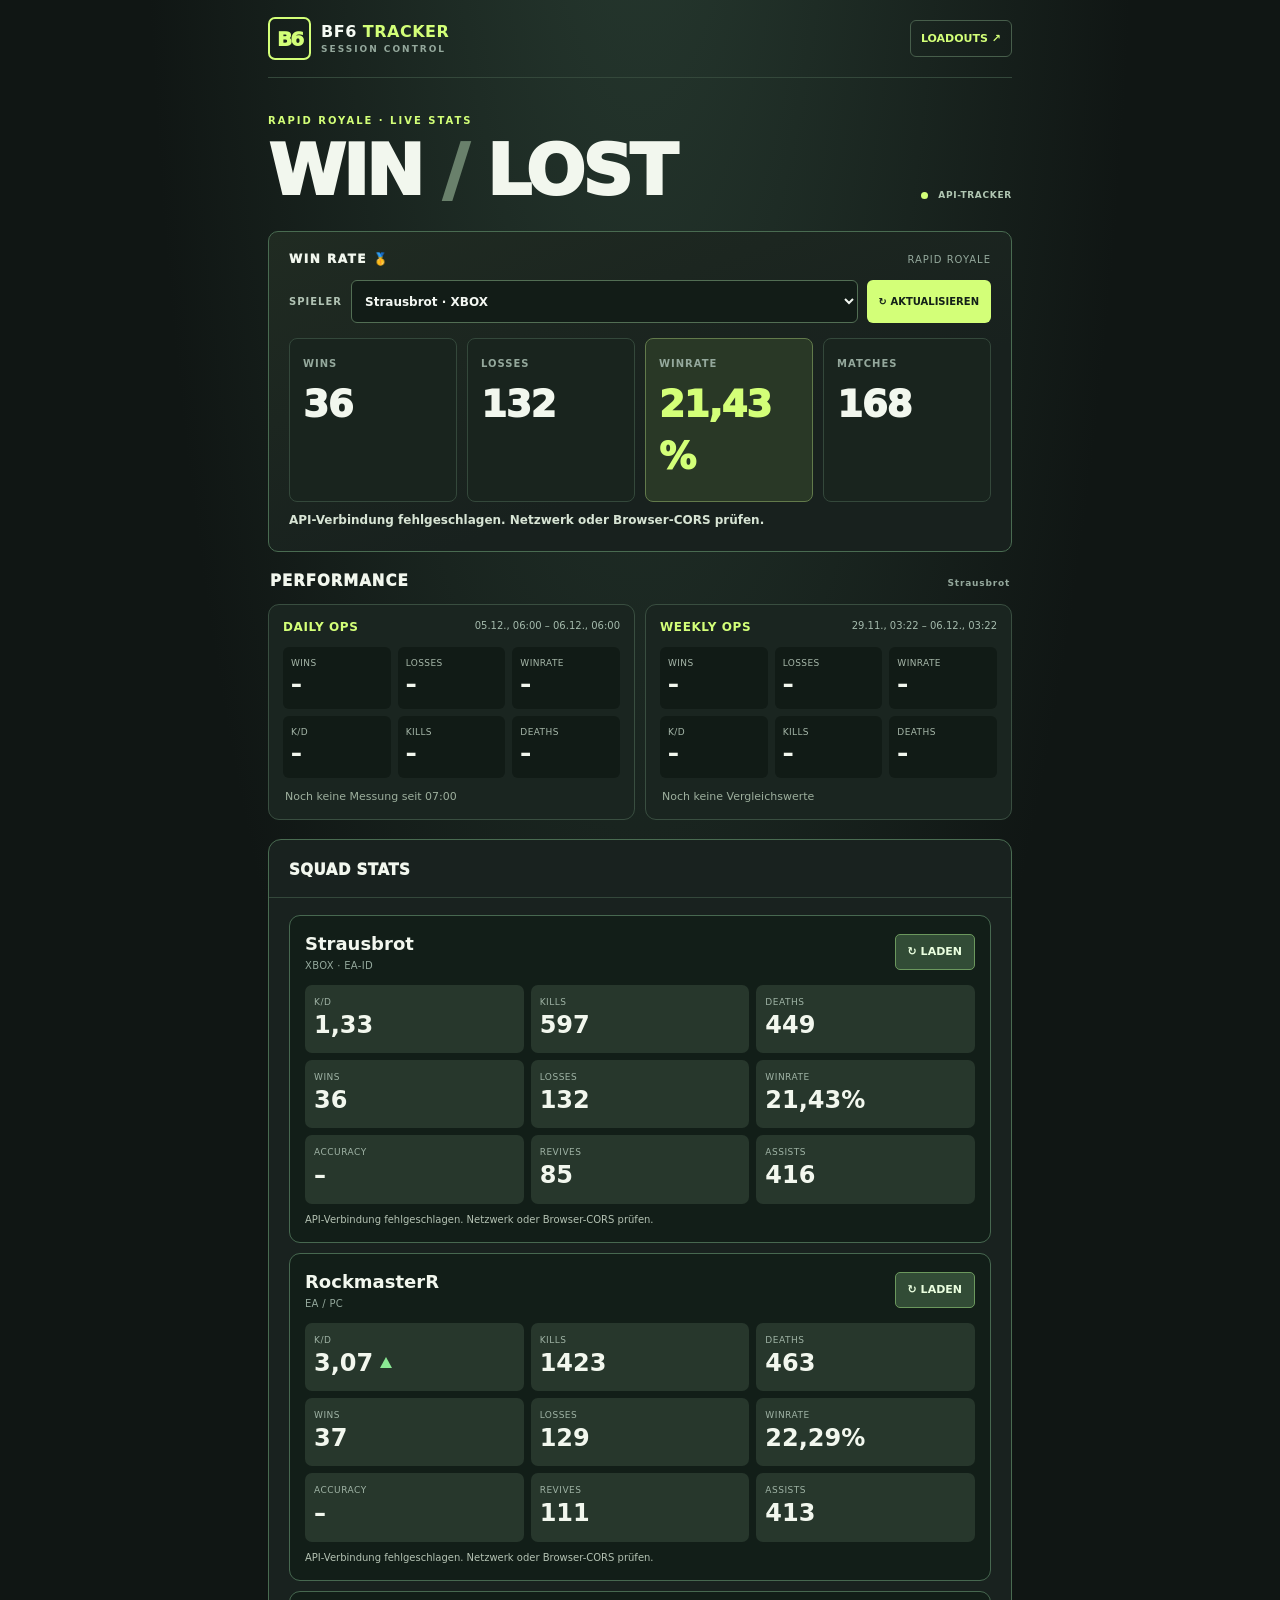
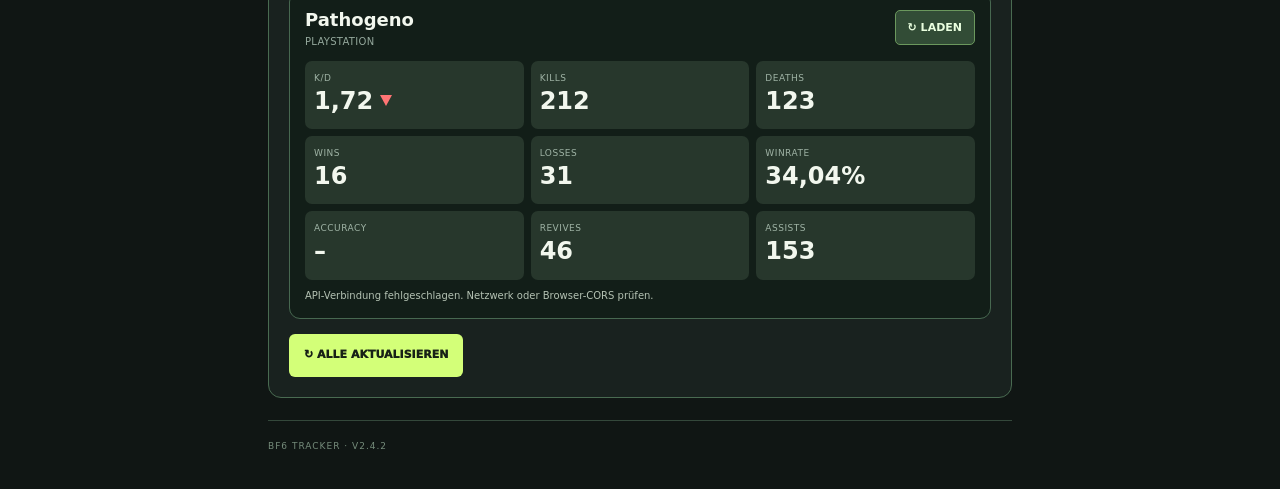
==== commit c1840678: "style: remove redundant live data label above Squad Stats v2.4.2" ====
--- a/tracker.html
+++ b/tracker.html
@@ -9,7 +9,7 @@
 <title>BF6 | WIN / LOST</title>
 <link rel="icon" type="image/svg+xml" href="./icons/icon.svg">
 <link rel="stylesheet" href="./tracker.css?v=2.4.0">
-<script src="./tracker.js?v=2.4.1" defer></script>
+<script src="./tracker.js?v=2.4.2" defer></script>
 </head>
 <body>
 <div class="tracker-shell">
@@ -65,7 +65,7 @@
 
   </section>
   <section class="panel api-panel" id="api-panel" aria-labelledby="api-heading">
-    <div class="api-header"><span><small>02 / LIVE DATEN</small><h2 id="api-heading">SQUAD STATS</h2></span></div>
+    <div class="api-header"><span><h2 id="api-heading">SQUAD STATS</h2></span></div>
     <div class="api-body">
       <div id="player-list" class="player-list"></div>
       <div class="api-bottom"><button type="button" class="refresh-button" id="refresh-all" disabled>↻ ALLE AKTUALISIEREN</button></div>
@@ -73,7 +73,7 @@
   </section>
   <div id="api-feedback" class="sr-only" role="status" aria-live="polite"></div>
 </main>
-<footer>BF6 TRACKER · V2.4.1</footer>
+<footer>BF6 TRACKER · V2.4.2</footer>
 </div>
 </body>
 </html>
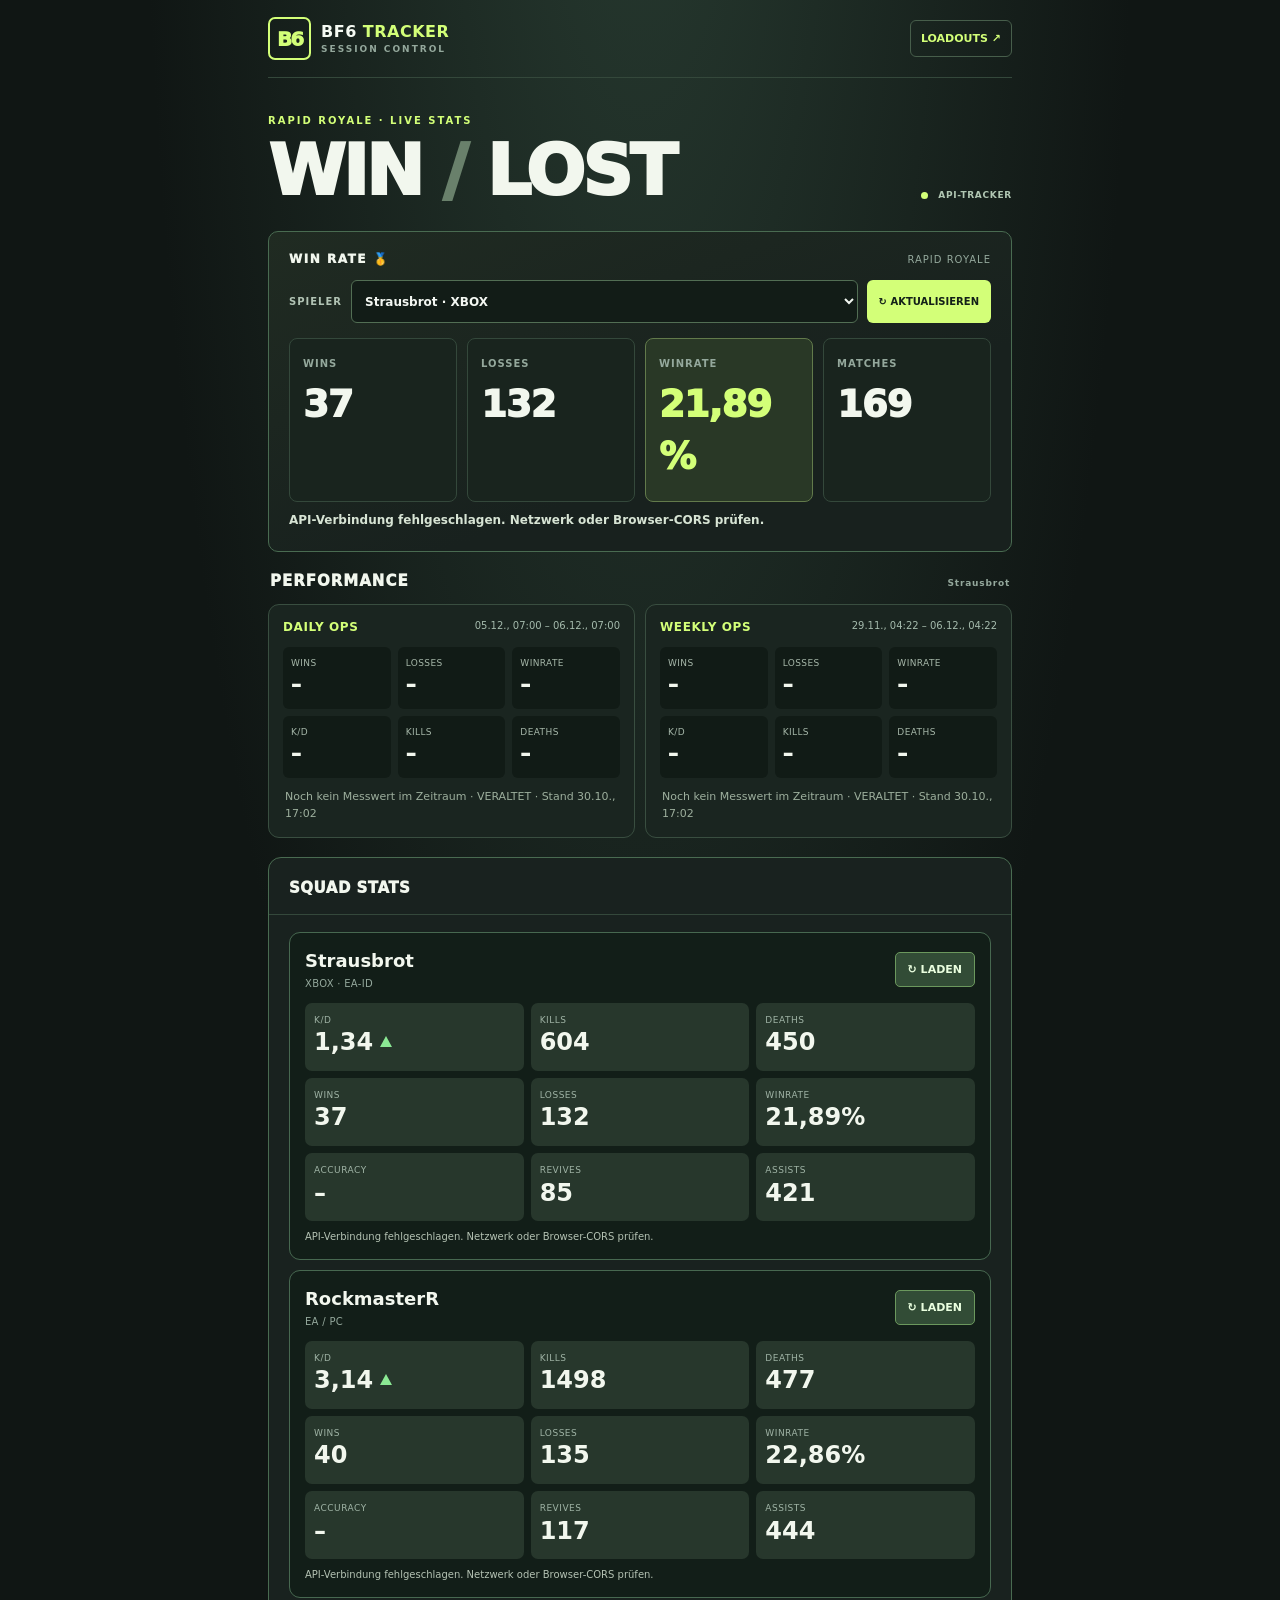
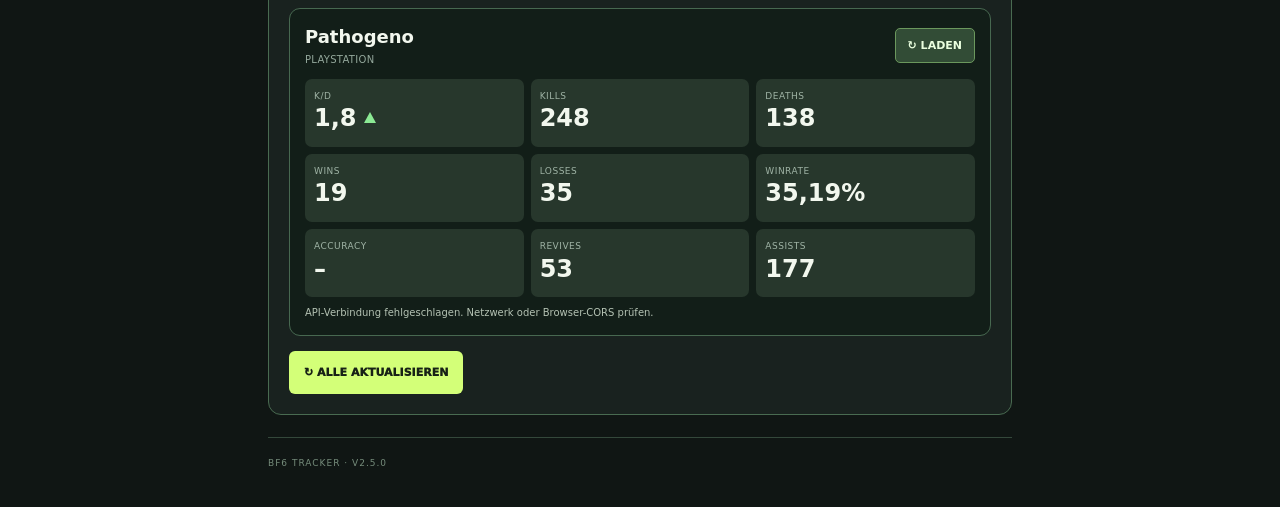
==== commit 9d3b6a6d: "fix: Daily Ops 07:00 baseline and collector freshness v2.5.0" ====
--- a/tracker.html
+++ b/tracker.html
@@ -9,7 +9,7 @@
 <title>BF6 | WIN / LOST</title>
 <link rel="icon" type="image/svg+xml" href="./icons/icon.svg">
 <link rel="stylesheet" href="./tracker.css?v=2.4.0">
-<script src="./tracker.js?v=2.4.2" defer></script>
+<script src="./tracker.js?v=2.5.0" defer></script>
 </head>
 <body>
 <div class="tracker-shell">
@@ -73,7 +73,7 @@
   </section>
   <div id="api-feedback" class="sr-only" role="status" aria-live="polite"></div>
 </main>
-<footer>BF6 TRACKER · V2.4.2</footer>
+<footer>BF6 TRACKER · V2.5.0</footer>
 </div>
 </body>
 </html>
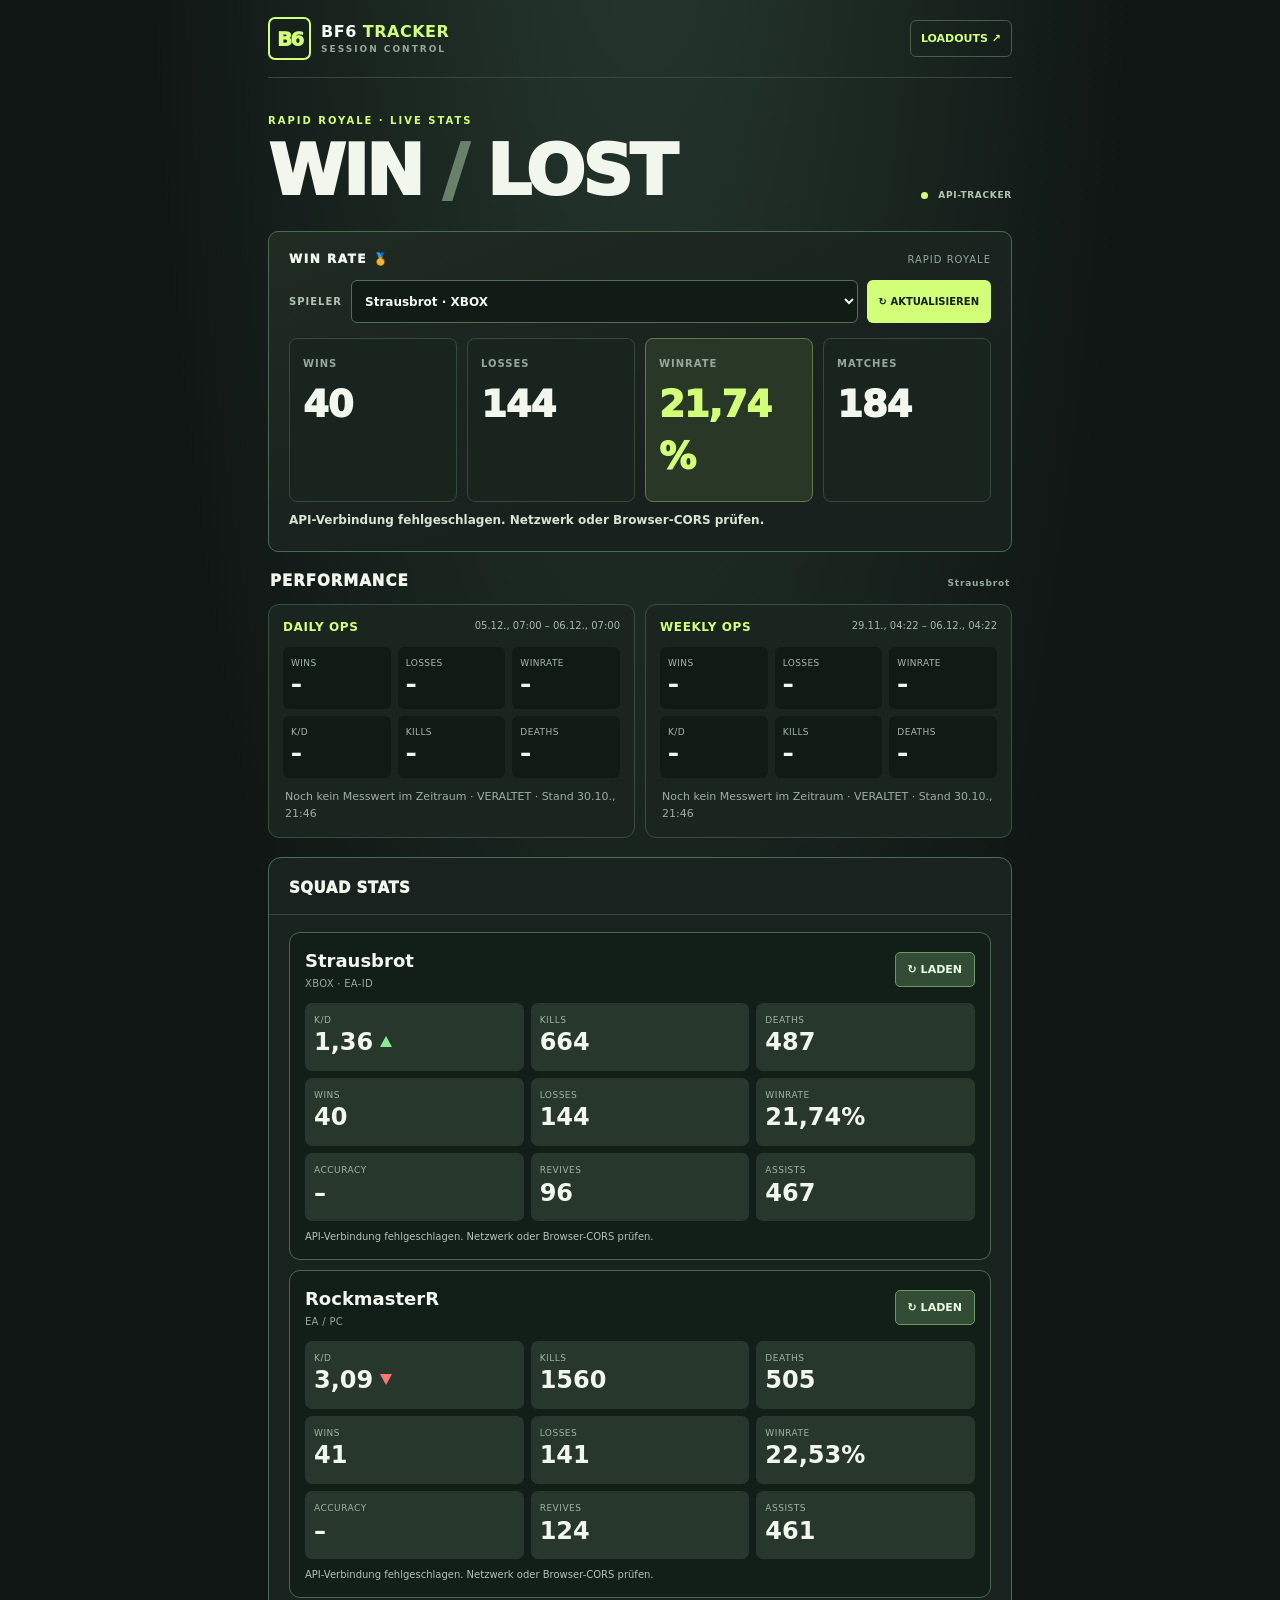
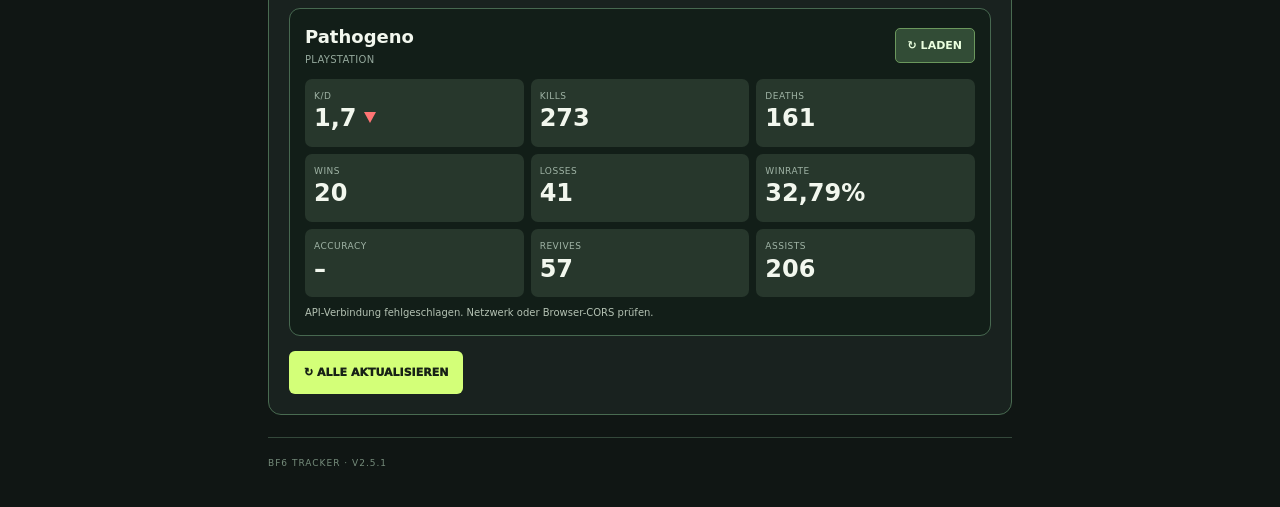
==== commit 39a88e51: "fix: isolate Strausbrot EA stats from legacy Xbox local snapshots v2.5.1" ====
--- a/tracker.html
+++ b/tracker.html
@@ -9,7 +9,7 @@
 <title>BF6 | WIN / LOST</title>
 <link rel="icon" type="image/svg+xml" href="./icons/icon.svg">
 <link rel="stylesheet" href="./tracker.css?v=2.4.0">
-<script src="./tracker.js?v=2.5.0" defer></script>
+<script src="./tracker.js?v=2.5.1" defer></script>
 </head>
 <body>
 <div class="tracker-shell">
@@ -73,7 +73,7 @@
   </section>
   <div id="api-feedback" class="sr-only" role="status" aria-live="polite"></div>
 </main>
-<footer>BF6 TRACKER · V2.5.0</footer>
+<footer>BF6 TRACKER · V2.5.1</footer>
 </div>
 </body>
 </html>
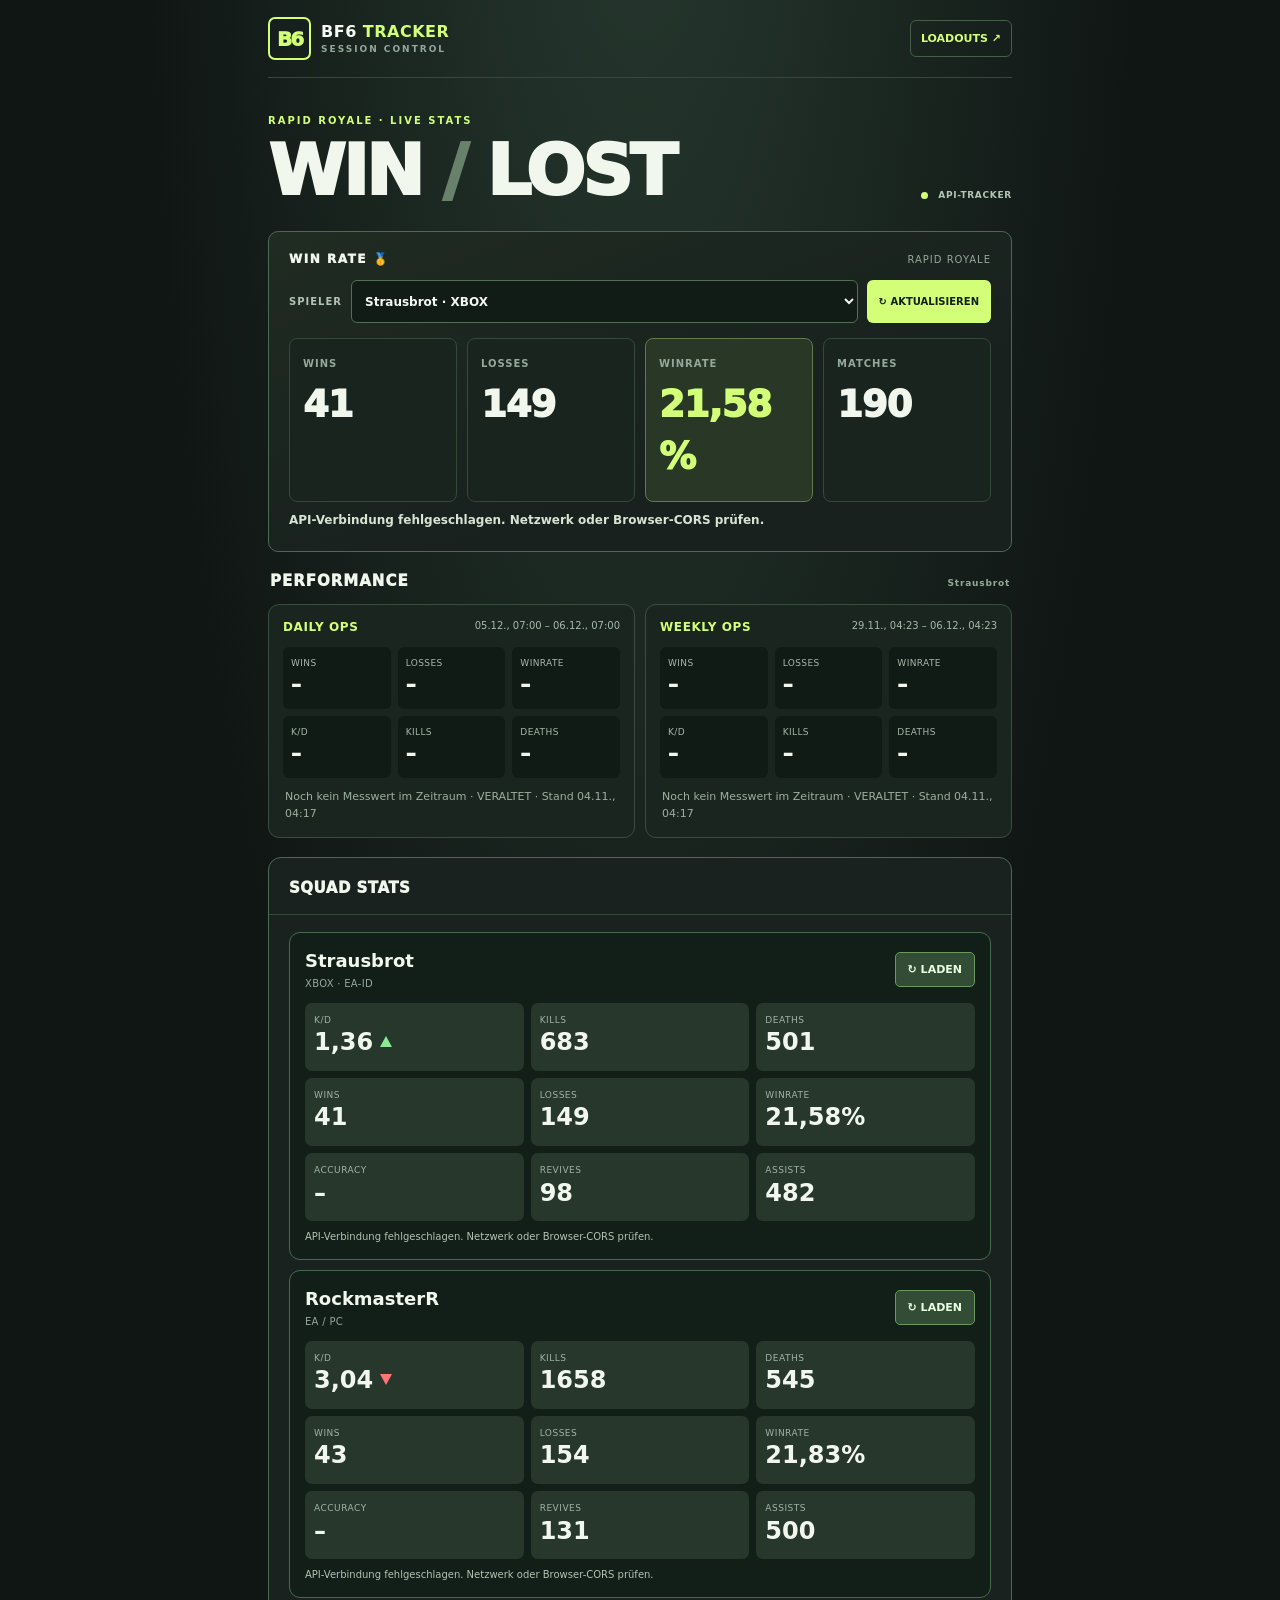
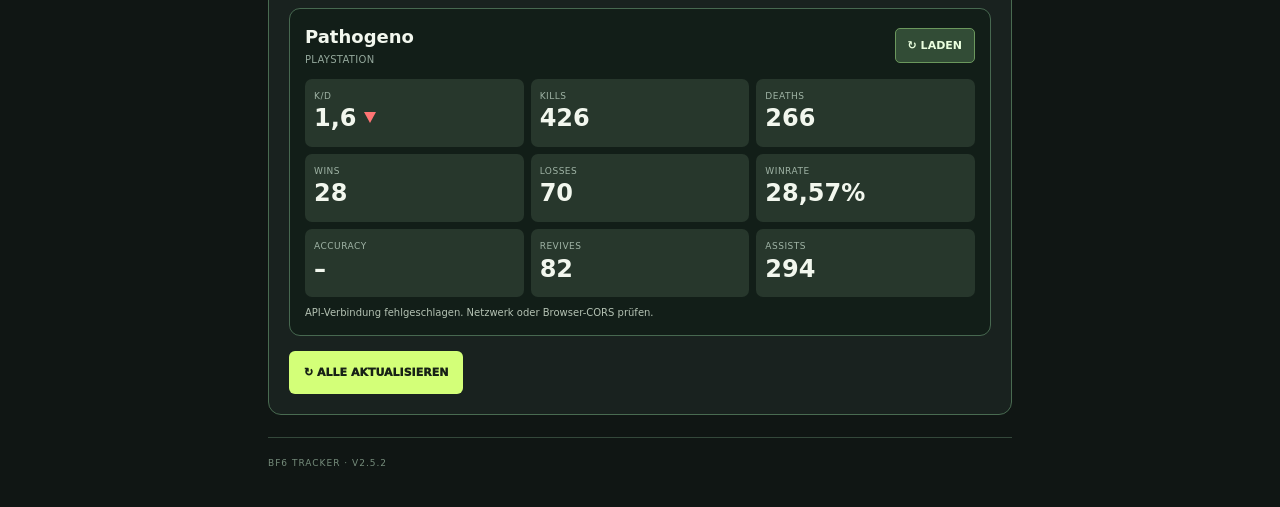
==== commit dc473888: "fix: restore BF6 stats using verified player IDs instead of broken name lookup" ====
--- a/tracker.html
+++ b/tracker.html
@@ -9,7 +9,7 @@
 <title>BF6 | WIN / LOST</title>
 <link rel="icon" type="image/svg+xml" href="./icons/icon.svg">
 <link rel="stylesheet" href="./tracker.css?v=2.4.0">
-<script src="./tracker.js?v=2.5.1" defer></script>
+<script src="./tracker.js?v=2.5.2" defer></script>
 </head>
 <body>
 <div class="tracker-shell">
@@ -73,7 +73,7 @@
   </section>
   <div id="api-feedback" class="sr-only" role="status" aria-live="polite"></div>
 </main>
-<footer>BF6 TRACKER · V2.5.1</footer>
+<footer>BF6 TRACKER · V2.5.2</footer>
 </div>
 </body>
 </html>
